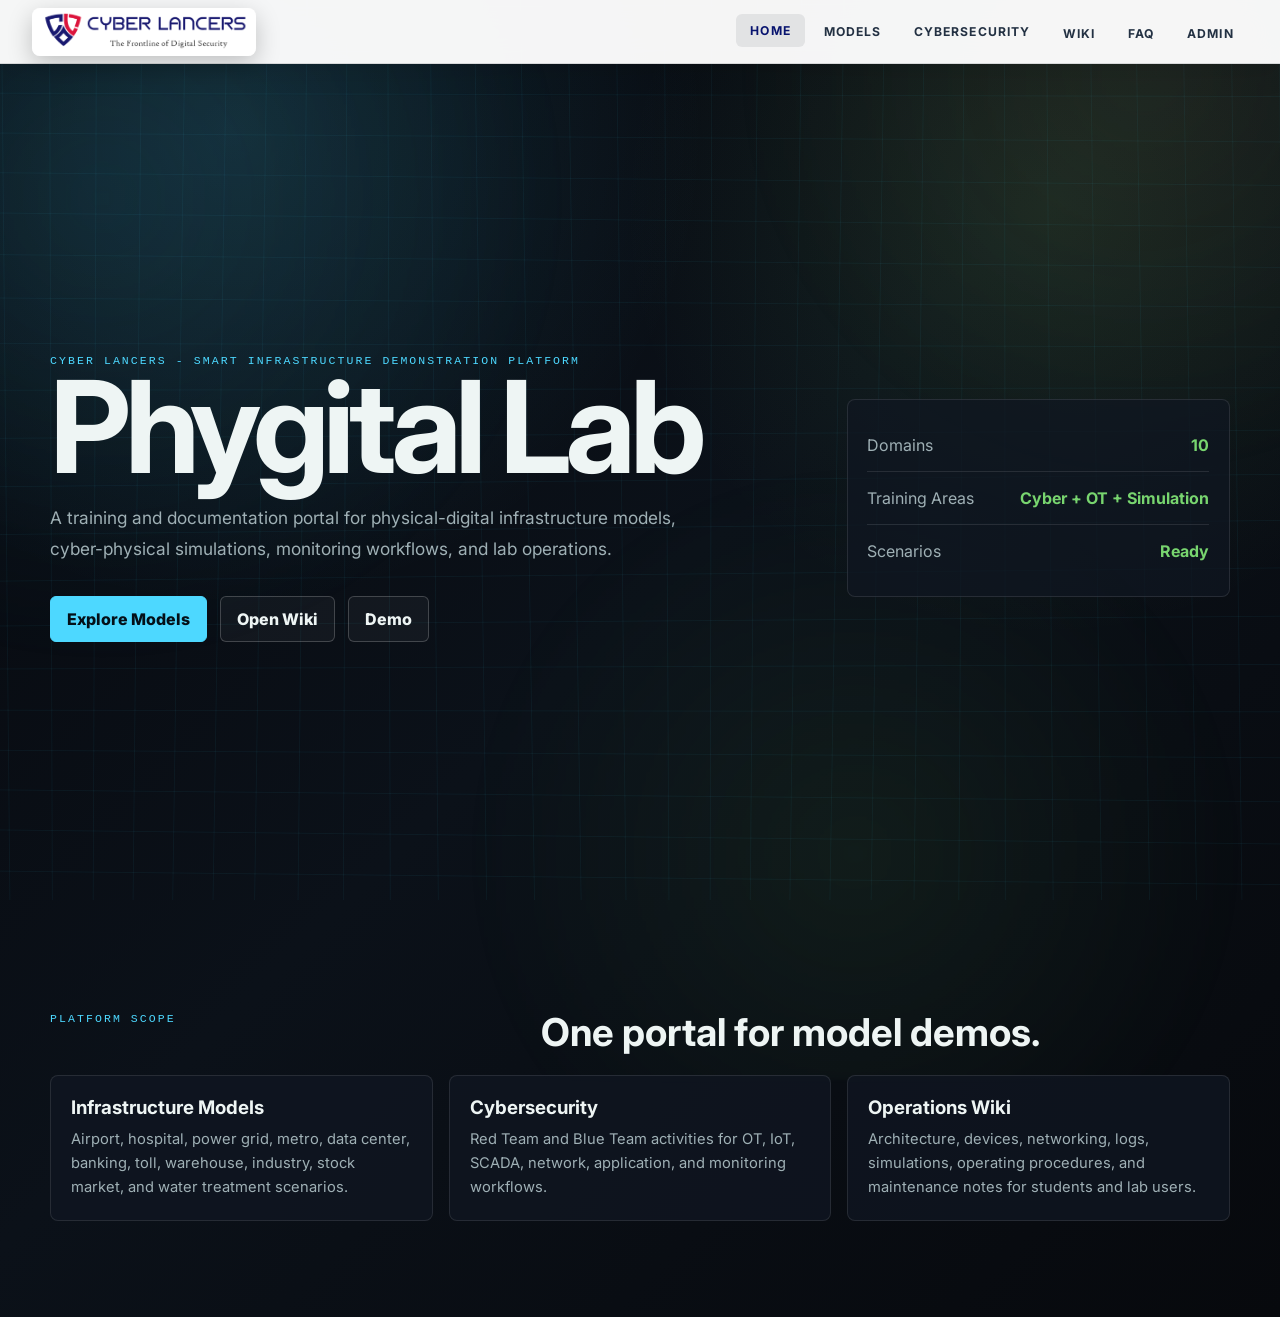
==== index.html @ 28933c80 "Add industry cyber scenario room" ====
<!DOCTYPE html>
<html lang="en">
<head>
  <meta charset="UTF-8">
  <meta name="viewport" content="width=device-width, initial-scale=1.0">
  <link rel="icon" type="image/x-icon" href="/static/images/favicon.ico">
  <link rel="icon" type="image/png" sizes="32x32" href="/static/images/favicon-32.png">
  <link rel="apple-touch-icon" sizes="192x192" href="/static/images/favicon-192.png">
  <title>Phygital Lab Platform - Smart Infrastructure Training Portal</title>
  <meta name="description" content="Phygital Lab portal for airport, water treatment, industry, hospital, banking, power grid, toll plaza, data center, stock market, metro, and warehouse infrastructure models.">
  <link rel="preconnect" href="https://fonts.googleapis.com">
  <link rel="preconnect" href="https://fonts.gstatic.com" crossorigin>
  <link href="https://fonts.googleapis.com/css2?family=Inter:wght@400;500;600;700;800;900&display=swap" rel="stylesheet">
  <link rel="stylesheet" href="/static/css/main.css">
  <link rel="stylesheet" href="/static/css/ctf-db.css">
</head>
<body>
  <canvas id="bg-canvas" aria-hidden="true"></canvas>

  <nav id="main-nav" aria-label="Main Navigation">
    <button class="nav-brand" type="button" data-page="home" aria-label="Go to home">
      <img class="nav-logo-img" src="/static/images/cyber-lancers-logo.png" alt="Cyber Lancers logo">
    </button>

    <ul class="nav-links" id="nav-links">
      <li><button class="nav-btn active" data-page="home">Home</button></li>
      <li><button class="nav-btn" data-page="domains">Models</button></li>
      <li><button class="nav-btn" data-page="cyber">Cybersecurity</button></li>
      <li><a class="nav-btn" href="http://172.16.17.219/">Wiki</a></li>
      <li><a class="nav-btn" href="/faq">FAQ</a></li>
      <li><a class="nav-btn" href="/admin.html">Admin</a></li>
    </ul>
    <button class="nav-menu-toggle" id="menu-toggle" aria-label="Toggle navigation">Menu</button>
  </nav>

  <main>
    <section class="page active" id="page-home">
      <div class="hero">
        <div class="hero-inner">
          <p class="hero-kicker">Cyber Lancers - Smart Infrastructure Demonstration Platform</p>
          <h1>Phygital Lab</h1>
          <p>
            A training and documentation portal for physical-digital infrastructure models,
            cyber-physical simulations, monitoring workflows, and lab operations.
          </p>
          <div class="hero-actions">
            <button class="primary-action" data-page="domains">Explore Models</button>
            <a class="secondary-action" href="http://172.16.17.219/">Open Wiki</a>
            <button class="secondary-action" type="button" id="open-demo-btn">Demo</button>
          </div>
        </div>
        <div class="hero-panel" aria-label="Lab summary">
          <div class="status-row">
            <span>Domains</span>
            <strong>10</strong>
          </div>
          <div class="status-row">
            <span>Training Areas</span>
            <strong>Cyber + OT + Simulation</strong>
          </div>
          <div class="status-row">
            <span>Scenarios</span>
            <strong>Ready</strong>
          </div>
        </div>
      </div>

      <section class="overview-band">
        <div class="overview-copy">
          <p class="section-kicker">Platform Scope</p>
          <h2>One portal for model demos.</h2>
        </div>
        <div class="overview-grid">
          <article>
            <h3>Infrastructure Models</h3>
            <p>Airport, hospital, power grid, metro, data center, banking, toll, warehouse, industry, stock market, and water treatment scenarios.</p>
          </article>
          <article>
            <h3>Cybersecurity</h3>
            <p>Red Team and Blue Team activities for OT, IoT, SCADA, network, application, and monitoring workflows.</p>
          </article>
          <article>
            <h3>Operations Wiki</h3>
            <p>Architecture, devices, networking, logs, simulations, operating procedures, and maintenance notes for students and lab users.</p>
          </article>
        </div>
      </section>
    </section>

    <section class="page" id="page-domains">
      <div class="page-head">
        <p class="section-kicker">Choose A Model</p>
        <h2>Phygital Infrastructure Domains</h2>
        <p>Each model area includes project overview, cybersecurity scope, digital twin simulation use cases, and a photo/demo placeholder.</p>
      </div>
      <div class="filter-bar" id="filter-bar" aria-label="Domain filters">
        <button class="filter-btn active" data-filter="all">All</button>
        <button class="filter-btn" data-filter="transport">Transport</button>
        <button class="filter-btn" data-filter="critical">Critical Infra</button>
        <button class="filter-btn" data-filter="enterprise">Enterprise</button>
        <button class="filter-btn" data-filter="urban">Urban</button>
      </div>
      <div class="domain-grid" id="domain-grid"></div>
    </section>

    <section class="page" id="page-detail">
      <div class="detail-banner" id="detail-banner">
        <div class="detail-actions">
          <button class="back-btn" data-page="domains">Back to Models</button>
          <button class="next-model-btn" id="next-model-btn" type="button">Next Model</button>
        </div>
        <div class="detail-title-block">
          <p class="section-kicker" id="detail-category">Domain</p>
          <h2 id="detail-title">Domain Title</h2>
          <p id="detail-summary">Domain summary</p>
        </div>
        <div class="domain-visual" id="detail-visual" aria-hidden="true"></div>
      </div>
      <div class="detail-body">
        <nav class="tab-nav" aria-label="Domain sections">
          <button class="tab-btn active" data-tab="about">About</button>
          <button class="tab-btn" data-tab="cybersecurity">Cybersecurity</button>
          <button class="tab-btn" data-tab="simulation">Digital Twin / Simulation</button>
          <button class="tab-btn" data-tab="photos">Photos</button>
        </nav>

        <section class="tab-content active" id="tab-about">
          <div class="content-card">
            <h3>Project Overview</h3>
            <p id="detail-overview"></p>
          </div>
          <div class="feature-grid" id="detail-features"></div>
        </section>

        <section class="tab-content" id="tab-cybersecurity">
          <div class="cyber-duo">
            <button class="cyber-card red cyber-mode-btn" id="cyber-red-btn" type="button" data-cyber-mode="red">
              <span>Red Team</span>
              <strong>Attack Surface Training</strong>
              <small id="detail-red"></small>
            </button>
            <button class="cyber-card blue cyber-mode-btn" id="cyber-blue-btn" type="button" data-cyber-mode="blue">
              <span>Blue Team</span>
              <strong>Monitoring And Response</strong>
              <small id="detail-blue"></small>
            </button>
          </div>
        </section>

        <section class="tab-content" id="tab-simulation">
          <div class="metric-grid">
            <div><strong>Digital Twin</strong><span id="detail-twin"></span></div>
            <div><strong>Analytics</strong><span id="detail-analytics"></span></div>
            <div><strong>Simulation</strong><span id="detail-simulation"></span></div>
          </div>
        </section>

        <section class="tab-content" id="tab-photos">
          <div class="photo-board">
            <div class="photo-placeholder" id="photo-preview">
              <span id="photo-icon">Model</span>
              <strong id="photo-title">Photo slots ready</strong>
              <p>Place your photos in <code>static/images/</code> and I can connect them to this section.</p>
            </div>
            <div class="photo-notes">
              <h3>Suggested Photos</h3>
              <ul id="photo-list"></ul>
            </div>
          </div>
        </section>
      </div>
    </section>

    <section class="page" id="page-cyber">
      <div class="page-head">
        <p class="section-kicker">Cybersecurity</p>
        <h2>Red Team / Blue Team Exercises</h2>
        <p>Manage scenario-based CTF exercises for every Phygital Lab model, from IoT sensors and SCADA links to web dashboards and identity systems.</p>
      </div>
      <div class="cyber-scope-grid" id="cyber-scope-grid"></div>
    </section>
  </main>

  <div id="ctf-modal-overlay" class="phygital-ctf-modal" role="dialog" aria-modal="true" aria-labelledby="ctf-modal-title">
    <div class="ctf-modal">
      <div class="ctf-modal-head">
        <div class="ctf-modal-title-group">
          <div class="ctf-modal-icon" aria-hidden="true">CTF</div>
          <div>
            <div class="ctf-modal-title" id="ctf-modal-title">CTF Challenges</div>
            <div class="ctf-modal-subtitle" id="ctf-modal-subtitle">Phygital Lab Cyber Exercise</div>
          </div>
        </div>
        <button class="ctf-modal-close" id="ctf-modal-close-btn" type="button" aria-label="Close CTF modal">x</button>
      </div>
      <div class="ctf-modal-body">
        <div id="ctf-domain-board"></div>
      </div>
    </div>
  </div>

  <div id="video-modal-overlay" class="video-modal-overlay" role="dialog" aria-modal="true" aria-labelledby="video-modal-title">
    <div class="video-modal">
      <div class="video-modal-head">
        <div>
          <div class="video-modal-title" id="video-modal-title">Phygital Lab Demo</div>
          <div class="video-modal-subtitle">Smart infrastructure walkthrough</div>
        </div>
        <button class="video-modal-close" id="video-modal-close-btn" type="button" aria-label="Close demo video">x</button>
      </div>
      <video
        id="demo-video-player"
        class="demo-video-frame"
        controls
        playsinline
        preload="metadata"></video>
      <div class="demo-video-fallback" id="demo-video-fallback">
        Add the offline demo video as <code>static/videos/phygital-lab-demo.mp4</code>.
      </div>
    </div>
  </div>

  <script src="/static/js/ctf.js"></script>
  <script src="/static/js/app.js"></script>
</body>
</html>
---- static/css/main.css ----
:root {
  --bg: #07090d;
  --surface: #101722;
  --surface-2: #172232;
  --surface-3: #203044;
  --line: rgba(255,255,255,0.10);
  --line-strong: rgba(255,255,255,0.20);
  --text: #eef5f4;
  --muted: #9fb0b5;
  --soft: #6f8188;
  --cyan: #4dd8ff;
  --green: #78d56f;
  --amber: #f0b64a;
  --red: #ff6d61;
  --blue: #7ca7ff;
  --nav-h: 64px;
}

* { box-sizing: border-box; margin: 0; padding: 0; }
html { scroll-behavior: smooth; }
body {
  min-height: 100vh;
  overflow-x: hidden;
  color: var(--text);
  background:
    radial-gradient(circle at 18% 10%, rgba(77,216,255,0.14), transparent 30%),
    radial-gradient(circle at 82% 16%, rgba(120,213,111,0.11), transparent 28%),
    linear-gradient(135deg, #06080d, #0b1119 48%, #07090d);
  font-family: "Inter", system-ui, sans-serif;
}

body::before {
  content: "";
  position: fixed;
  inset: -20%;
  z-index: 0;
  pointer-events: none;
  background:
    radial-gradient(circle at 20% 30%, rgba(77,216,255,0.08), transparent 28%),
    radial-gradient(circle at 78% 20%, rgba(240,182,74,0.06), transparent 24%),
    radial-gradient(circle at 62% 82%, rgba(120,213,111,0.07), transparent 26%);
  filter: blur(2px);
  animation: ambientShift 18s ease-in-out infinite alternate;
}

button, a { font: inherit; }
button { cursor: pointer; }
a { color: inherit; text-decoration: none; }
ul { list-style: none; }
code { font-family: ui-monospace, SFMono-Regular, Menlo, Consolas, monospace; color: var(--cyan); }

#bg-canvas {
  position: fixed;
  inset: 0;
  width: 100vw;
  height: 100vh;
  z-index: 0;
  opacity: 0.45;
  pointer-events: none;
}

#main-nav {
  position: fixed;
  inset: 0 0 auto 0;
  height: var(--nav-h);
  z-index: 50;
  display: flex;
  align-items: center;
  justify-content: space-between;
  gap: 1rem;
  padding: 0 2rem;
  background: rgba(255,255,255,0.96);
  border-bottom: 1px solid rgba(6,14,22,0.12);
  box-shadow: 0 8px 28px rgba(0,0,0,0.10);
  backdrop-filter: blur(18px);
  animation: navDrop 0.7s cubic-bezier(.2,.8,.2,1) both;
}

.nav-brand {
  display: flex;
  align-items: center;
  gap: 0.75rem;
  border: 0;
  background: transparent;
  color: var(--text);
  font-family: "Inter", system-ui, sans-serif;
  font-size: 1.1rem;
}

.nav-logo-img {
  width: 320px;
  height: 52px;
  max-width: min(42vw, 320px);
  object-fit: contain;
}

.brand-accent { color: var(--cyan); }
.nav-links { display: flex; align-items: center; gap: 0.25rem; }
.nav-btn {
  border: 0;
  background: transparent;
  color: #233143;
  padding: 0.55rem 0.9rem;
  border-radius: 6px;
  font-size: 0.76rem;
  font-weight: 700;
  letter-spacing: 0.09em;
  text-transform: uppercase;
  transition: transform 0.18s ease, background 0.18s ease, color 0.18s ease;
}
.nav-btn:hover, .nav-btn.active { background: rgba(10,20,34,0.08); color: #08146f; transform: translateY(-1px); }
.nav-menu-toggle { display: none; background: transparent; color: #233143; border: 1px solid rgba(6,14,22,0.18); border-radius: 6px; padding: 0.5rem 0.75rem; }

.page {
  display: none;
  position: relative;
  z-index: 1;
  min-height: 100vh;
  padding-top: var(--nav-h);
}
.page.active { display: block; }
.page.active { animation: pageIn 0.45s ease both; }

.hero {
  min-height: 100vh;
  display: grid;
  grid-template-columns: minmax(0, 1.1fr) minmax(280px, 0.55fr);
  gap: 2rem;
  align-items: center;
  width: min(1180px, calc(100% - 2rem));
  margin: 0 auto;
  padding: 4rem 0 6rem;
}

.hero-inner h1 {
  font-family: "Inter", system-ui, sans-serif;
  font-size: clamp(4rem, 10vw, 8.5rem);
  line-height: 0.86;
  letter-spacing: -0.05em;
  margin: 0.35rem 0 1.25rem;
}
.hero-kicker { animation: fadeRise 0.7s 0.1s ease both; }
.hero-inner h1 { animation: heroTitle 0.9s 0.18s cubic-bezier(.18,.9,.22,1) both; }
.hero-inner p:not(.hero-kicker) { animation: fadeRise 0.7s 0.32s ease both; }
.hero-actions { animation: fadeRise 0.7s 0.46s ease both; }

.hero-inner p:not(.hero-kicker) {
  max-width: 660px;
  color: var(--muted);
  font-size: 1.08rem;
  line-height: 1.8;
}

.hero-kicker, .section-kicker {
  color: var(--cyan);
  font-family: ui-monospace, SFMono-Regular, Menlo, Consolas, monospace;
  font-size: 0.72rem;
  letter-spacing: 0.18em;
  text-transform: uppercase;
}

.hero-actions { display: flex; flex-wrap: wrap; gap: 0.8rem; margin-top: 2rem; }
.primary-action, .secondary-action, .back-btn {
  display: inline-flex;
  align-items: center;
  justify-content: center;
  min-height: 42px;
  border-radius: 6px;
  padding: 0.75rem 1rem;
  font-weight: 800;
  border: 1px solid var(--line-strong);
  position: relative;
  overflow: hidden;
  transition: transform 0.2s ease, box-shadow 0.2s ease, border-color 0.2s ease, background 0.2s ease;
}
.primary-action { background: var(--cyan); color: #041018; border-color: var(--cyan); }
.secondary-action, .back-btn { background: rgba(255,255,255,0.04); color: var(--text); }
.primary-action::after,
.secondary-action::after,
.back-btn::after {
  content: "";
  position: absolute;
  inset: 0;
  translate: -120% 0;
  background: linear-gradient(90deg, transparent, rgba(255,255,255,0.42), transparent);
  transition: translate 0.55s ease;
}
.primary-action:hover,
.secondary-action:hover,
.back-btn:hover {
  transform: translateY(-2px);
  box-shadow: 0 14px 36px rgba(77,216,255,0.14);
}
.primary-action:hover::after,
.secondary-action:hover::after,
.back-btn:hover::after { translate: 120% 0; }

.hero-panel {
  border: 1px solid var(--line);
  border-radius: 8px;
  background: rgba(16,23,34,0.72);
  padding: 1.2rem;
  backdrop-filter: blur(14px);
  animation: floatIn 0.9s 0.55s cubic-bezier(.18,.9,.22,1) both, panelDrift 5.5s ease-in-out 1.3s infinite;
}
.status-row {
  display: flex;
  justify-content: space-between;
  gap: 1rem;
  border-bottom: 1px solid var(--line);
  padding: 1rem 0;
}
.status-row:last-child { border-bottom: 0; }
.status-row span { color: var(--muted); }
.status-row strong { text-align: right; color: var(--green); }

.overview-band, .page-head, .detail-body {
  width: min(1180px, calc(100% - 2rem));
  margin: 0 auto;
}
.overview-band { padding: 3rem 0 6rem; }
.overview-copy {
  display: grid;
  grid-template-columns: 0.8fr 1.2fr;
  gap: 2rem;
  margin-bottom: 1.4rem;
}
.overview-copy h2, .page-head h2, .detail-title-block h2 {
  font-size: clamp(2rem, 5vw, 4rem);
  line-height: 0.96;
}
.overview-copy h2 {
  max-width: 520px;
  font-size: clamp(1.65rem, 3vw, 2.7rem);
  line-height: 1.05;
}
.overview-grid, .domain-grid, .feature-grid, .cyber-scope-grid {
  display: grid;
  grid-template-columns: repeat(3, 1fr);
  gap: 1rem;
}
.overview-grid article, .domain-card, .content-card, .feature-item, .cyber-scope-card, .cyber-card, .metric-grid div, .photo-placeholder, .photo-notes {
  border: 1px solid var(--line);
  border-radius: 8px;
  background: rgba(16,23,34,0.78);
  padding: 1.25rem;
  transition: transform 0.25s ease, border-color 0.25s ease, box-shadow 0.25s ease, background 0.25s ease;
}
.overview-grid article:hover,
.content-card:hover,
.feature-item:hover,
.cyber-scope-card:hover,
.cyber-card:hover,
.metric-grid div:hover,
.photo-placeholder:hover,
.photo-notes:hover {
  transform: translateY(-4px);
  border-color: rgba(77,216,255,0.24);
  box-shadow: 0 18px 48px rgba(0,0,0,0.26);
  background: rgba(18,28,42,0.86);
}
.overview-grid h3, .domain-card h3, .content-card h3, .feature-item h4 { margin-bottom: 0.5rem; }
.overview-grid p, .domain-card p, .content-card p, .feature-item p, .cyber-scope-card p, .cyber-card p, .photo-notes li, .photo-placeholder p, .detail-title-block p {
  color: var(--muted);
  line-height: 1.65;
  font-size: 0.92rem;
}

.page-head { padding: 4rem 0 1.25rem; }
.page-head p:not(.section-kicker) { max-width: 760px; color: var(--muted); line-height: 1.7; margin-top: 0.8rem; }
.filter-bar { width: min(1180px, calc(100% - 2rem)); margin: 0 auto 1.25rem; display: flex; flex-wrap: wrap; gap: 0.5rem; }
.filter-btn {
  border: 1px solid var(--line);
  background: rgba(255,255,255,0.04);
  color: var(--muted);
  padding: 0.55rem 0.8rem;
  border-radius: 6px;
  font-weight: 700;
}
.filter-btn.active { color: #061019; background: var(--green); border-color: var(--green); }

.domain-grid, .cyber-scope-grid { width: min(1180px, calc(100% - 2rem)); margin: 0 auto; padding-bottom: 5rem; }
.domain-card { position: relative; min-height: 245px; overflow: hidden; transform-style: preserve-3d; transition: transform 0.24s, border-color 0.24s, box-shadow 0.24s; }
.domain-card:hover { transform: translateY(-7px) rotateX(var(--tilt-y, 0deg)) rotateY(var(--tilt-x, 0deg)); border-color: var(--line-strong); box-shadow: 0 24px 70px rgba(0,0,0,0.34); }
.domain-card::before {
  content: "";
  position: absolute;
  inset: 0;
  background: radial-gradient(circle at 18% 12%, var(--accent), transparent 48%);
  opacity: 0.18;
  transition: opacity 0.25s ease, transform 0.25s ease;
}
.domain-card:hover::before { opacity: 0.32; transform: scale(1.08); }
.domain-card::after {
  content: "";
  position: absolute;
  inset: -1px;
  border-radius: inherit;
  background: linear-gradient(120deg, transparent 20%, rgba(255,255,255,0.18), transparent 80%);
  opacity: 0;
  transform: translateX(-70%);
  transition: opacity 0.25s ease, transform 0.55s ease;
}
.domain-card:hover::after { opacity: 1; transform: translateX(70%); }
.domain-card > * { position: relative; }
.domain-icon { font-size: 2.3rem; margin-bottom: 0.7rem; }
.tag-row { display: flex; flex-wrap: wrap; gap: 0.35rem; margin: 1rem 0; }
.tag-row span {
  font-family: ui-monospace, SFMono-Regular, Menlo, Consolas, monospace;
  color: var(--soft);
  border: 1px solid var(--line);
  padding: 0.2rem 0.45rem;
  border-radius: 4px;
  font-size: 0.62rem;
  text-transform: uppercase;
}
.card-action { color: var(--cyan); font-weight: 800; margin-top: 1rem; }

.detail-banner {
  min-height: 330px;
  display: flex;
  flex-direction: column;
  justify-content: flex-end;
  gap: 1.5rem;
  padding: calc(var(--nav-h) + 2rem) max(1rem, calc((100vw - 1180px) / 2)) 2.2rem;
  background:
    linear-gradient(to bottom, rgba(7,9,13,0.45), rgba(7,9,13,0.95)),
    radial-gradient(circle at 18% 20%, var(--detail-accent, rgba(77,216,255,0.30)), transparent 46%);
  border-bottom: 1px solid var(--line);
}
.domain-visual {
  position: fixed;
  right: -70px;
  bottom: 24px;
  width: min(760px, 58vw);
  height: min(460px, 54vh);
  z-index: 0;
  pointer-events: none;
  opacity: 0.26;
  filter: saturate(1.2) blur(0.1px);
  mix-blend-mode: screen;
}
.scene-svg {
  width: 100%;
  height: 100%;
  overflow: visible;
  border: 0;
  border-radius: 0;
  background: transparent;
  box-shadow: none;
}
.detail-banner,
.detail-body {
  position: relative;
  z-index: 2;
}
#page-detail::after {
  content: "";
  position: fixed;
  right: 0;
  bottom: 0;
  width: 58vw;
  height: 58vh;
  z-index: 0;
  pointer-events: none;
  background: radial-gradient(circle at 58% 58%, rgba(77,216,255,0.10), transparent 58%);
}
.scene-sky { fill: #0a1826; }
.sun-glow { fill: rgba(240,182,74,0.5); filter: blur(5px); animation: sunBreathe 4s ease-in-out infinite; }
.scene-svg .scene-ground { fill: rgba(29,54,43,0.74); }
.runway,.road { fill: rgba(255,255,255,0.16); }
.runway-lines rect { fill: rgba(255,255,255,0.72); animation: runwayDash 1.2s linear infinite; }
.terminal rect,.terminal path,.station,.booth,.warehouse-building,.factory-body { fill: rgba(77,216,255,0.14); stroke: rgba(77,216,255,0.42); stroke-width: 2; }
.terminal .glass { fill: rgba(196,238,255,0.68); animation: terminalLights 1.8s ease-in-out infinite alternate; }
.terminal .jetbridge { fill: rgba(145,168,180,0.5); }
.terminal .tower { fill: rgba(77,216,255,0.12); stroke: rgba(196,238,255,0.42); }
.flight-path { fill: none; stroke: rgba(77,216,255,0.22); stroke-dasharray: 8 8; animation: pathFlow 1.8s linear infinite; }
.flying-plane { fill: url(#planeGrad); animation: airplaneRealFlight 7.2s cubic-bezier(.42,0,.58,1) infinite; transform-origin: center; }
.flying-plane circle { fill: rgba(2,8,14,0.55); }
.cloud { fill: rgba(255,255,255,0.18); animation: cloudSlide 7s linear infinite; }
.cloud-one { transform: translate(260px, 42px); }
.cloud-two { transform: translate(210px, 86px); animation-delay: -2.5s; }
.hospital-sky { fill: #09201d; }
.hospital-building-2d rect { fill: url(#hospitalWall); stroke: rgba(120,213,111,0.38); stroke-width: 2; }
.hospital-building-2d rect:not(:first-child):not(.hospital-door) { fill: rgba(15,42,47,0.58); animation: hospitalWindow 1.7s ease-in-out infinite alternate; }
.hospital-building-2d .hospital-door { fill: rgba(12,32,34,0.8); }
.hospital-building-2d path { fill: var(--green); animation: lightPulse 1.4s ease-in-out infinite alternate; }
.ecg-line { fill: none; stroke: var(--green); stroke-width: 4; stroke-linecap: round; stroke-dasharray: 360; animation: ecgMove 2s linear infinite; }
.ambulance { fill: #f3f7f7; animation: ambulanceMove 4.4s cubic-bezier(.45,0,.2,1) infinite; transform: translate(24px, 142px); filter: drop-shadow(0 8px 8px rgba(0,0,0,.3)); }
.ambulance path { fill: var(--red); }
.metro-train,.toll-car,.forklift { fill: var(--blue); animation: vehicleLoop 4s ease-in-out infinite; transform: translate(36px, 126px); }
.toll-car { fill: var(--amber); transform: translate(18px, 148px); }
.forklift { fill: var(--amber); transform: translate(52px, 142px); }
.track { fill: none; stroke: rgba(255,255,255,0.34); stroke-width: 5; }
.track-two { stroke-width: 2; }
.tank rect { fill: rgba(77,216,255,0.08); stroke: rgba(77,216,255,0.48); stroke-width: 2; }
.tank-water { fill: rgba(77,216,255,0.34); animation: waterSlosh 2.4s ease-in-out infinite alternate; }
.pipe-flow { fill: none; stroke: var(--cyan); stroke-width: 6; stroke-linecap: round; stroke-dasharray: 16 10; animation: dashFlow 1s linear infinite; }
.pump-wheel { fill: none; stroke: var(--cyan); stroke-width: 5; stroke-dasharray: 12 6; animation: spin 1.8s linear infinite; transform-origin: 176px 116px; }
.chimney { fill: rgba(240,182,74,0.16); stroke: rgba(240,182,74,0.48); stroke-width: 2; }
.smoke { fill: rgba(255,255,255,0.18); animation: smokeRise 2.8s ease-in-out infinite; }
.conveyor { fill: rgba(255,255,255,0.14); }
.box-moving { fill: var(--amber); animation: boxConveyor 3s linear infinite; }
.bank-building path,.bank-building rect { fill: rgba(124,167,255,0.12); stroke: rgba(124,167,255,0.42); stroke-width: 2; }
.coin { fill: var(--amber); animation: coinBounce 2.5s ease-in-out infinite; transform: translate(52px, 52px); }
.coin text { fill: #041018; font: 800 18px ui-monospace, SFMono-Regular, Menlo, Consolas, monospace; }
.tower-one,.tower-two,.power-line { fill: none; stroke: var(--red); stroke-width: 4; stroke-linecap: round; stroke-linejoin: round; }
.power-line { stroke-dasharray: 14 8; animation: dashFlow 1.2s linear infinite; }
.bolt { fill: var(--amber); animation: lightPulse .8s ease-in-out infinite alternate; }
.gate-arm { fill: var(--red); transform-origin: 210px 86px; animation: gateOpen 2.4s ease-in-out infinite; }
.server-racks rect { fill: rgba(77,216,255,0.10); stroke: rgba(77,216,255,0.42); stroke-width: 2; }
.server-lights circle { fill: var(--green); animation: lightPulse 1s ease-in-out infinite alternate; }
.data-flow { fill: none; stroke: var(--cyan); stroke-width: 3; stroke-dasharray: 10 10; animation: dashFlow 1s linear infinite; }
.market-line { fill: none; stroke: var(--green); stroke-width: 5; stroke-linecap: round; stroke-linejoin: round; stroke-dasharray: 420; animation: chartDraw 2s ease-in-out infinite alternate; }
.bars rect { fill: rgba(120,213,111,0.22); animation: barBeat 1.6s ease-in-out infinite alternate; transform-origin: bottom; }
.ticker-text { fill: var(--green); font: 800 16px ui-monospace, SFMono-Regular, Menlo, Consolas, monospace; animation: lightPulse 1s steps(2) infinite; }
.boxes rect { fill: rgba(240,182,74,0.22); stroke: rgba(240,182,74,0.42); stroke-width: 2; animation: boxBob 1.8s ease-in-out infinite alternate; }
.detail-actions {
  display: flex;
  flex-wrap: wrap;
  gap: 0.75rem;
  align-self: flex-start;
  position: relative;
  z-index: 1;
}
.back-btn,
.next-model-btn {
  min-height: 46px;
}
.next-model-btn {
  border: 1px solid rgba(77, 216, 255, 0.42);
  background: rgba(77, 216, 255, 0.12);
  color: var(--cyan);
  box-shadow: 0 12px 30px rgba(77, 216, 255, 0.08);
}
.next-model-btn:hover {
  border-color: var(--cyan);
  background: rgba(77, 216, 255, 0.2);
  transform: translateY(-2px);
}
.detail-title-block { max-width: 820px; }
.detail-title-block h2 { margin: 0.3rem 0 0.8rem; }
.detail-body { padding: 0 0 5rem; }
.tab-nav { display: flex; overflow-x: auto; border-bottom: 1px solid var(--line); margin-bottom: 2rem; }
.tab-btn {
  border: 0;
  border-bottom: 2px solid transparent;
  background: transparent;
  color: var(--soft);
  padding: 1rem 1.2rem;
  font-weight: 800;
  white-space: nowrap;
  transition: color 0.18s ease, border-color 0.18s ease, background 0.18s ease;
}
.tab-btn:hover { color: var(--text); background: rgba(255,255,255,0.035); }
.tab-btn.active { color: var(--cyan); border-bottom-color: var(--cyan); }
.tab-content { display: none; }
.tab-content.active { display: block; animation: contentIn 0.35s ease both; }
.feature-grid { margin-top: 1rem; }
.steps { display: grid; gap: 0.9rem; }
.step { display: grid; grid-template-columns: 52px 1fr; gap: 1rem; align-items: start; }
.step-num { color: var(--green); font-family: ui-monospace, SFMono-Regular, Menlo, Consolas, monospace; font-weight: 700; transition: transform 0.2s ease; }
.step:hover .step-num { transform: translateX(5px); }
.step p { color: var(--muted); line-height: 1.65; margin-top: 0.25rem; }
.cyber-duo, .metric-grid, .photo-board { display: grid; grid-template-columns: 1fr 1fr; gap: 1rem; }
.cyber-mode-btn {
  width: 100%;
  min-height: 180px;
  text-align: left;
  cursor: pointer;
}
.cyber-mode-btn.active {
  border-color: var(--cyan);
  background: linear-gradient(135deg, rgba(77,216,255,0.16), rgba(16,23,34,0.86));
  box-shadow: 0 18px 44px rgba(77,216,255,0.12);
}
.cyber-card span {
  display: block;
  font-size: clamp(1.8rem, 3.4vw, 3rem);
  font-weight: 900;
  line-height: 0.95;
  letter-spacing: 0;
}
.cyber-card.red span { color: var(--red); }
.cyber-card.blue span { color: var(--blue); }
.cyber-card h3, .cyber-card strong { display: block; margin: 0.75rem 0 0.6rem; color: var(--text); font-size: 1.15rem; }
.cyber-card small { display: block; color: var(--muted); font-size: 0.96rem; line-height: 1.6; }
.cyber-scenario-panel { margin-top: 1rem; }
.scenario-head h3 { margin: 0.35rem 0 0.65rem; font-size: 1.6rem; }
.scenario-head p, .scenario-block li, .scenario-note { color: var(--muted); line-height: 1.65; }
.scenario-badges, .scenario-links {
  display: flex;
  flex-wrap: wrap;
  gap: 0.5rem;
  margin-top: 1rem;
}
.scenario-badges span {
  border: 1px solid var(--line);
  border-radius: 999px;
  padding: 0.35rem 0.65rem;
  color: var(--green);
  background: rgba(120,213,111,0.08);
  font-size: 0.78rem;
  font-weight: 800;
}
.scenario-grid {
  display: grid;
  grid-template-columns: 1.1fr 0.9fr;
  gap: 1rem;
  margin-top: 1.2rem;
}
.scenario-block {
  border: 1px solid var(--line);
  border-radius: 8px;
  padding: 1rem;
  background: rgba(5,11,18,0.45);
}
.scenario-block h4 { margin-bottom: 0.75rem; color: var(--cyan); }
.scenario-block ol { padding-left: 1.2rem; }
.scenario-block li + li { margin-top: 0.55rem; }
.scenario-block pre {
  overflow-x: auto;
  margin: 0;
  color: var(--green);
  font: 800 0.92rem/1.7 ui-monospace, SFMono-Regular, Menlo, Consolas, monospace;
  white-space: pre-wrap;
}
.scenario-links a,
.scenario-dashboard-btn {
  display: inline-flex;
  align-items: center;
  justify-content: center;
  min-height: 42px;
  border: 0;
  border-radius: 8px;
  padding: 0 0.9rem;
  color: #041018;
  background: var(--cyan);
  font-weight: 900;
}
.scenario-dashboard-btn:hover,
.scenario-links a:hover {
  filter: brightness(1.08);
  transform: translateY(-1px);
}
.scenario-note {
  margin-top: 1rem;
  border-left: 3px solid var(--amber);
  padding-left: 0.85rem;
}
.scenario-page {
  min-height: 100vh;
}
.scenario-shell {
  width: min(1180px, calc(100% - 2rem));
  margin: 0 auto;
  padding: calc(var(--nav-h) + 3rem) 0 5rem;
}
.scenario-hero {
  margin-bottom: 1rem;
}
.scenario-hero h1 {
  margin: 0.35rem 0 0.75rem;
  font-size: clamp(2.4rem, 6vw, 4.8rem);
  line-height: 0.98;
}
.scenario-hero > p {
  max-width: 820px;
  color: var(--muted);
  font-size: 1.1rem;
  line-height: 1.7;
}
.scenario-code-section {
  margin-top: 1rem;
}
.scenario-code-head {
  display: flex;
  align-items: flex-end;
  justify-content: space-between;
  gap: 1rem;
  margin-bottom: 1rem;
}
.scenario-code-head h2 {
  margin-top: 0.35rem;
}
.scenario-code-actions {
  display: flex;
  flex-wrap: wrap;
  gap: 0.6rem;
}
.scenario-code-view {
  min-height: 220px;
  overflow-x: auto;
  border: 1px solid var(--line);
  border-radius: 8px;
  padding: 1rem;
  background: rgba(5,11,18,0.58);
  color: var(--green);
  font: 700 0.86rem/1.65 ui-monospace, SFMono-Regular, Menlo, Consolas, monospace;
  white-space: pre-wrap;
}
.metric-grid div { min-height: 150px; }
.metric-grid strong, .metric-grid span { display: block; }
.metric-grid strong { color: var(--green); margin-bottom: 0.8rem; }
.metric-grid span { color: var(--muted); line-height: 1.65; }
.photo-placeholder {
  min-height: 290px;
  display: flex;
  flex-direction: column;
  justify-content: center;
  align-items: center;
  text-align: center;
  background:
    linear-gradient(135deg, rgba(255,255,255,0.06), rgba(255,255,255,0.02)),
    repeating-linear-gradient(45deg, rgba(255,255,255,0.03) 0 10px, transparent 10px 20px);
  overflow: hidden;
  position: relative;
}
.photo-placeholder span { color: var(--cyan); font-family: ui-monospace, SFMono-Regular, Menlo, Consolas, monospace; margin-bottom: 0.8rem; }
.photo-placeholder.has-photo {
  align-items: stretch;
  justify-content: flex-end;
  padding: 0;
  text-align: left;
  background: rgba(8, 15, 24, 0.82);
}
.model-photo {
  position: absolute;
  inset: 0;
  width: 100%;
  height: 100%;
  min-height: 290px;
  object-fit: cover;
  transform: scale(1.01);
  transition: transform 0.55s ease, filter 0.55s ease;
}
.photo-placeholder.has-photo:hover .model-photo {
  filter: saturate(1.08) contrast(1.05);
  transform: scale(1.055);
}
.photo-caption {
  position: relative;
  z-index: 1;
  margin: auto 1rem 1rem;
  padding: 0.95rem 1rem;
  border: 1px solid rgba(255, 255, 255, 0.16);
  border-radius: 8px;
  background: rgba(5, 11, 18, 0.78);
  backdrop-filter: blur(10px);
  box-shadow: 0 16px 36px rgba(0, 0, 0, 0.28);
}
.photo-caption span {
  display: block;
  margin: 0 0 0.3rem;
  color: var(--cyan);
  font-size: 0.68rem;
  letter-spacing: 0.15em;
  text-transform: uppercase;
}
.photo-caption strong {
  display: block;
  color: var(--text);
  font-size: 1.15rem;
}
.photo-notes li { border-bottom: 1px solid var(--line); padding: 0.7rem 0; }
.photo-notes li:last-child { border-bottom: 0; }

.reveal {
  opacity: 0;
  transform: translateY(18px);
  transition: opacity 0.65s ease, transform 0.65s cubic-bezier(.18,.9,.22,1);
}
.reveal.visible {
  opacity: 1;
  transform: translateY(0);
}
.domain-card.reveal,
.cyber-scope-card.reveal,
.feature-item.reveal,
.overview-grid article.reveal {
  transition-delay: var(--reveal-delay, 0ms);
}

.cyber-scope-card h3 { margin: 0.5rem 0; }
.cyber-scope-card strong { color: var(--amber); }
.cyber-actions {
  display: flex;
  flex-wrap: wrap;
  gap: 0.6rem;
  margin-top: 1rem;
}
.cyber-actions .primary-action,
.cyber-actions .secondary-action {
  min-height: 36px;
  padding: 0.55rem 0.75rem;
  font-size: 0.82rem;
}

.phygital-ctf-modal {
  display: none;
  position: fixed;
  inset: 0;
  z-index: 200;
  align-items: center;
  justify-content: center;
  padding: 1rem;
  background: rgba(2,4,8,0.82);
  backdrop-filter: blur(12px);
}
.phygital-ctf-modal.open {
  display: flex;
}
.phygital-ctf-modal .ctf-modal {
  width: min(980px, 100%);
  max-height: 90vh;
  overflow: auto;
  background: linear-gradient(145deg, rgba(12,18,28,0.98), rgba(7,10,16,0.99));
  border: 1px solid rgba(255,255,255,0.12);
  border-radius: 10px;
  box-shadow: 0 30px 90px rgba(0,0,0,0.65);
}
.phygital-ctf-modal .ctf-modal-icon {
  width: auto;
  padding: 0 0.65rem;
  font-family: ui-monospace, SFMono-Regular, Menlo, Consolas, monospace;
  font-size: 0.72rem;
}
.phygital-ctf-modal .ctf-modal-head {
  display: flex;
  align-items: center;
  justify-content: space-between;
  gap: 1rem;
  padding: 1.2rem 1.4rem;
  border-bottom: 1px solid rgba(255,255,255,0.08);
}
.phygital-ctf-modal .ctf-modal-title-group {
  display: flex;
  align-items: center;
  gap: 0.9rem;
}
.phygital-ctf-modal .ctf-modal-title {
  font-weight: 800;
  font-size: 1.08rem;
}
.phygital-ctf-modal .ctf-modal-subtitle {
  color: var(--muted);
  font-size: 0.85rem;
  margin-top: 0.2rem;
}
.phygital-ctf-modal .ctf-modal-close {
  width: 34px;
  height: 34px;
  border: 1px solid rgba(255,255,255,0.16);
  border-radius: 6px;
  background: rgba(255,255,255,0.05);
  color: var(--text);
  font-weight: 800;
}
.phygital-ctf-modal .ctf-modal-body {
  padding: 1.25rem 1.4rem 1.5rem;
}

.video-modal-overlay {
  display: none;
  position: fixed;
  inset: 0;
  z-index: 220;
  align-items: center;
  justify-content: center;
  padding: 1rem;
  background: rgba(2,4,8,0.84);
  backdrop-filter: blur(12px);
}
.video-modal-overlay.open {
  display: flex;
}
.video-modal {
  width: min(960px, 100%);
  border: 1px solid rgba(255,255,255,0.12);
  border-radius: 10px;
  overflow: hidden;
  background: linear-gradient(145deg, rgba(12,18,28,0.98), rgba(7,10,16,0.99));
  box-shadow: 0 30px 90px rgba(0,0,0,0.65);
  animation: floatIn 0.35s cubic-bezier(.18,.9,.22,1) both;
}
.video-modal-head {
  display: flex;
  align-items: center;
  justify-content: space-between;
  gap: 1rem;
  padding: 1rem 1.2rem;
  border-bottom: 1px solid rgba(255,255,255,0.08);
}
.video-modal-title {
  font-weight: 800;
  font-size: 1rem;
}
.video-modal-subtitle {
  color: var(--muted);
  font-size: 0.84rem;
  margin-top: 0.2rem;
}
.video-modal-close {
  width: 34px;
  height: 34px;
  border: 1px solid rgba(255,255,255,0.16);
  border-radius: 6px;
  background: rgba(255,255,255,0.05);
  color: var(--text);
  font-weight: 800;
}
.demo-video-frame {
  display: block;
  width: 100%;
  aspect-ratio: 16 / 9;
  border: 0;
  background: #000;
}
.demo-video-fallback {
  display: none;
  padding: 0.9rem 1.2rem;
  color: var(--amber);
  border-top: 1px solid rgba(255,255,255,0.08);
  background: rgba(240,182,74,0.08);
  font-size: 0.88rem;
}
.demo-video-fallback.visible {
  display: block;
}

.ctf-student-strip,
.ctf-leaderboard,
.ctf-scorebar,
.ctf-card,
.ctf-entry-card,
.ctf-empty {
  border: 1px solid rgba(255,255,255,0.10);
  border-radius: 8px;
  background: rgba(255,255,255,0.035);
  padding: 1rem;
  margin-bottom: 0.9rem;
}
.ctf-student-strip {
  display: flex;
  align-items: center;
  justify-content: space-between;
  gap: 1rem;
  color: var(--green);
}
.ctf-change-student,
.ctf-start-btn,
.ctf-submit-btn,
.ctf-hint-toggle {
  border: 1px solid rgba(255,255,255,0.16);
  border-radius: 6px;
  background: rgba(255,255,255,0.06);
  color: var(--text);
  padding: 0.55rem 0.75rem;
  font-weight: 800;
  font-family: "Inter", system-ui, sans-serif;
}
.ctf-start-btn,
.ctf-submit-btn {
  background: var(--cyan);
  color: #041018;
  border-color: var(--cyan);
}
.ctf-leaderboard {
  display: grid;
  gap: 0.75rem;
}
.ctf-lb-head {
  display: flex;
  align-items: center;
  justify-content: space-between;
  gap: 1rem;
  color: var(--green);
  font-family: ui-monospace, SFMono-Regular, Menlo, Consolas, monospace;
  font-size: 0.78rem;
  letter-spacing: 0.08em;
  text-transform: uppercase;
}
.ctf-lb-rows {
  display: grid;
  gap: 0.45rem;
}
.ctf-lb-row {
  display: grid;
  grid-template-columns: 48px 1fr auto;
  align-items: center;
  gap: 0.75rem;
  border: 1px solid rgba(120,213,111,0.28);
  border-radius: 6px;
  background: rgba(120,213,111,0.06);
  padding: 0.65rem 0.75rem;
}
.ctf-lb-rank { color: var(--amber); font-family: ui-monospace, SFMono-Regular, Menlo, Consolas, monospace; }
.ctf-lb-score { color: var(--green); font-family: ui-monospace, SFMono-Regular, Menlo, Consolas, monospace; }
.ctf-lb-empty { color: var(--soft); }
.ctf-scorebar {
  display: grid;
  grid-template-columns: auto 1fr auto;
  align-items: center;
  gap: 1rem;
}
.ctf-sb-score {
  color: var(--cyan);
  font-size: 1.7rem;
  font-weight: 800;
}
.ctf-sb-total,
.ctf-sb-solved {
  color: var(--muted);
  font-family: ui-monospace, SFMono-Regular, Menlo, Consolas, monospace;
  font-size: 0.82rem;
}
.ctf-sb-track {
  height: 8px;
  overflow: hidden;
  border-radius: 999px;
  background: rgba(255,255,255,0.08);
}
.ctf-sb-fill {
  height: 100%;
  border-radius: inherit;
  background: linear-gradient(90deg, var(--cyan), var(--green));
}
.ctf-challenges {
  display: grid;
  gap: 0.8rem;
}
.ctf-room-hero {
  display: grid;
  grid-template-columns: 1fr auto;
  gap: 1.25rem;
  align-items: stretch;
  border: 1px solid rgba(77,216,255,0.22);
  border-radius: 10px;
  background:
    radial-gradient(circle at 12% 0%, rgba(77,216,255,0.18), transparent 36%),
    linear-gradient(135deg, rgba(9,18,28,0.96), rgba(8,13,20,0.9));
  padding: 1.2rem;
  margin-bottom: 0.9rem;
  box-shadow: inset 0 1px 0 rgba(255,255,255,0.05), 0 20px 50px rgba(0,0,0,0.22);
}
.ctf-room-kicker {
  color: var(--cyan);
  font-family: ui-monospace, SFMono-Regular, Menlo, Consolas, monospace;
  font-size: 0.74rem;
  letter-spacing: 0.16em;
  text-transform: uppercase;
}
.ctf-room-hero h3 {
  margin: 0.4rem 0 0.55rem;
  font-size: clamp(1.55rem, 3vw, 2.5rem);
  line-height: 1;
}
.ctf-room-hero p {
  max-width: 780px;
  color: var(--muted);
  line-height: 1.65;
}
.ctf-room-tags {
  display: flex;
  flex-wrap: wrap;
  gap: 0.45rem;
  margin-top: 0.9rem;
}
.ctf-room-tags span {
  border: 1px solid rgba(120,213,111,0.28);
  border-radius: 999px;
  background: rgba(120,213,111,0.08);
  color: var(--green);
  padding: 0.32rem 0.58rem;
  font-size: 0.74rem;
  font-weight: 800;
}
.ctf-room-statbox {
  min-width: 150px;
  display: grid;
  place-items: center;
  text-align: center;
  border: 1px solid rgba(255,255,255,0.12);
  border-radius: 8px;
  background: rgba(255,255,255,0.04);
  padding: 1rem;
}
.ctf-room-statbox strong {
  color: var(--cyan);
  font-size: 2.2rem;
  line-height: 1;
}
.ctf-room-statbox span,
.ctf-room-statbox em {
  color: var(--muted);
  font-style: normal;
  font-family: ui-monospace, SFMono-Regular, Menlo, Consolas, monospace;
  font-size: 0.78rem;
}
.ctf-room-tasks {
  position: relative;
  gap: 0.95rem;
}
.ctf-card {
  margin-bottom: 0;
  animation: fadeRise 0.35s ease both;
}
.ctf-room-card {
  position: relative;
  display: grid;
  grid-template-columns: 54px 1fr;
  gap: 1rem;
  padding: 1rem 1rem 1rem 0.85rem;
  border-color: rgba(77,216,255,0.18);
  background:
    linear-gradient(135deg, rgba(255,255,255,0.045), rgba(255,255,255,0.018)),
    rgba(8,13,20,0.78);
}
.ctf-room-card.ctf-card-solved {
  border-color: rgba(120,213,111,0.45);
  background: linear-gradient(135deg, rgba(120,213,111,0.12), rgba(255,255,255,0.018));
}
.ctf-room-step {
  width: 42px;
  height: 42px;
  display: grid;
  place-items: center;
  border: 1px solid rgba(77,216,255,0.36);
  border-radius: 999px;
  color: var(--cyan);
  background: rgba(77,216,255,0.08);
  font-family: ui-monospace, SFMono-Regular, Menlo, Consolas, monospace;
  font-weight: 900;
}
.ctf-room-step.done {
  border-color: rgba(120,213,111,0.5);
  color: var(--green);
  background: rgba(120,213,111,0.12);
}
.ctf-room-card .ctf-card-head,
.ctf-room-card .ctf-card-desc,
.ctf-room-card .ctf-card-foot {
  grid-column: 2;
}
.ctf-room-card .ctf-card-title {
  font-size: 1.12rem;
}
.ctf-card-head,
.ctf-card-title-row,
.ctf-card-foot,
.ctf-flag-row {
  display: flex;
  align-items: center;
  gap: 0.7rem;
  flex-wrap: wrap;
}
.ctf-card-head {
  justify-content: space-between;
  margin-bottom: 0.55rem;
}
.ctf-card-title {
  font-weight: 800;
  font-size: 1rem;
}
.ctf-card-pts {
  color: var(--amber);
  font-family: ui-monospace, SFMono-Regular, Menlo, Consolas, monospace;
  font-size: 0.78rem;
}
.ctf-card-desc {
  color: var(--muted);
  line-height: 1.65;
  margin-bottom: 0.9rem;
}
.ctf-card-desc code,
.ctf-hint-text code {
  color: var(--cyan);
}
.ctf-hint-wrap {
  display: grid;
  gap: 0.5rem;
  width: 100%;
}
.ctf-award-note,
.ctf-att-count {
  color: var(--amber);
  font-family: ui-monospace, SFMono-Regular, Menlo, Consolas, monospace;
  font-size: 0.78rem;
}
.ctf-hint-text {
  color: var(--muted);
  line-height: 1.55;
  border-left: 2px solid var(--amber);
  padding-left: 0.75rem;
}
.ctf-flag-row {
  width: 100%;
}
.ctf-flag-input {
  flex: 1 1 260px;
  min-height: 40px;
  border: 1px solid rgba(255,255,255,0.14);
  border-radius: 6px;
  background: rgba(0,0,0,0.24);
  color: var(--text);
  padding: 0.6rem 0.75rem;
  outline: none;
}
.ctf-result-msg {
  width: 100%;
  min-height: 1.2rem;
  font-family: ui-monospace, SFMono-Regular, Menlo, Consolas, monospace;
  font-size: 0.8rem;
}
.ctf-result-msg.ctf-ok,
.ctf-solved-banner,
.ctf-solved-badge { color: var(--green); }
.ctf-result-msg.ctf-err { color: var(--red); }
.ctf-solved-banner {
  border: 1px solid rgba(120,213,111,0.24);
  border-radius: 6px;
  padding: 0.65rem 0.75rem;
  background: rgba(120,213,111,0.07);
}
.ctf-empty,
.ctf-entry-card {
  color: var(--muted);
  line-height: 1.6;
}
.ctf-entry-card h3 {
  color: var(--text);
  margin-bottom: 0.5rem;
}
.ctf-loading {
  color: var(--muted);
  padding: 1rem;
}

@media (max-width: 640px) {
  .ctf-scorebar { grid-template-columns: 1fr; }
  .ctf-student-strip,
  .ctf-lb-head { align-items: flex-start; flex-direction: column; }
  .ctf-room-hero { grid-template-columns: 1fr; }
  .ctf-room-statbox { min-width: 0; }
  .ctf-room-card { grid-template-columns: 1fr; }
  .ctf-room-card .ctf-card-head,
  .ctf-room-card .ctf-card-desc,
  .ctf-room-card .ctf-card-foot { grid-column: 1; }
}

@media (max-width: 900px) {
  #main-nav { padding: 0 1rem; }
  .nav-menu-toggle { display: block; }
  .nav-links {
    display: none;
    position: absolute;
    top: var(--nav-h);
    left: 0;
    right: 0;
    flex-direction: column;
    align-items: stretch;
    padding: 1rem;
    background: rgba(255,255,255,0.98);
    border-bottom: 1px solid rgba(6,14,22,0.12);
    box-shadow: 0 18px 34px rgba(0,0,0,0.12);
  }
  .nav-links.open { display: flex; }
  .hero, .overview-copy, .cyber-duo, .scenario-grid, .metric-grid, .photo-board { grid-template-columns: 1fr; }
  .overview-grid, .domain-grid, .feature-grid, .cyber-scope-grid { grid-template-columns: 1fr 1fr; }
}

@media (max-width: 620px) {
  .nav-logo-img { width: 210px; max-width: 58vw; height: 42px; }
  .overview-grid, .domain-grid, .feature-grid, .cyber-scope-grid { grid-template-columns: 1fr; }
  .hero { padding-top: 2rem; }
  .hero-inner h1 { font-size: clamp(3.2rem, 18vw, 5rem); }
  .detail-banner { min-height: 280px; }
  .domain-visual { right: -120px; bottom: 8vh; width: 520px; height: 320px; opacity: 0.16; }
}

@keyframes navDrop {
  from { opacity: 0; transform: translateY(-16px); }
  to { opacity: 1; transform: translateY(0); }
}

@keyframes pageIn {
  from { opacity: 0; }
  to { opacity: 1; }
}

@keyframes fadeRise {
  from { opacity: 0; transform: translateY(16px); }
  to { opacity: 1; transform: translateY(0); }
}

@keyframes floatIn {
  from { opacity: 0; transform: translateY(24px) scale(0.98); }
  to { opacity: 1; transform: translateY(0) scale(1); }
}

@keyframes heroTitle {
  from { opacity: 0; transform: translateY(22px) scale(0.98); filter: blur(6px); }
  to { opacity: 1; transform: translateY(0) scale(1); filter: blur(0); }
}

@keyframes contentIn {
  from { opacity: 0; transform: translateY(8px); }
  to { opacity: 1; transform: translateY(0); }
}

@keyframes panelDrift {
  0%, 100% { transform: translateY(0); }
  50% { transform: translateY(-8px); }
}

@keyframes ambientShift {
  from { transform: translate3d(-1.5%, -1%, 0) rotate(0deg); }
  to { transform: translate3d(1.5%, 1%, 0) rotate(3deg); }
}
@keyframes airplaneRealFlight {
  0% { transform: translate(36px, 92px) rotate(-17deg) scale(.82); opacity: .9; }
  18% { transform: translate(105px, 42px) rotate(-10deg) scale(.9); opacity: 1; }
  38% { transform: translate(222px, 32px) rotate(5deg) scale(1); }
  55% { transform: translate(306px, 82px) rotate(24deg) scale(.96); }
  72% { transform: translate(228px, 126px) rotate(188deg) scale(.86); }
  88% { transform: translate(96px, 118px) rotate(208deg) scale(.78); opacity: .88; }
  100% { transform: translate(36px, 92px) rotate(343deg) scale(.82); opacity: .9; }
}
@keyframes cloudSlide { from { opacity: .2; translate: 28px 0; } to { opacity: .65; translate: -80px 0; } }
@keyframes runwayDash { from { translate: 70px 0; } to { translate: -70px 0; } }
@keyframes ecgMove { from { stroke-dashoffset: 360; } to { stroke-dashoffset: 0; } }
@keyframes ambulanceMove { 0%,100% { transform: translate(18px,142px); } 50% { transform: translate(250px,142px); } }
@keyframes vehicleLoop { 0%,100% { translate: 0 0; } 50% { translate: 126px 0; } }
@keyframes waterSlosh { from { transform: translateY(8px); } to { transform: translateY(-8px); } }
@keyframes dashFlow { to { stroke-dashoffset: -52; } }
@keyframes spin { to { rotate: 360deg; } }
@keyframes smokeRise { from { opacity: .15; transform: translateY(14px); } to { opacity: .55; transform: translateY(-18px); } }
@keyframes boxConveyor { from { transform: translateX(44px); } to { transform: translateX(258px); } }
@keyframes coinBounce { 0%,100% { transform: translate(52px, 52px) rotateY(0deg); } 50% { transform: translate(260px, 78px) rotateY(180deg); } }
@keyframes gateOpen { 0%,100% { transform: rotate(0deg); } 50% { transform: rotate(-38deg); } }
@keyframes chartDraw { from { stroke-dashoffset: 420; } to { stroke-dashoffset: 0; } }
@keyframes barBeat { from { transform: scaleY(.62); } to { transform: scaleY(1); } }
@keyframes boxBob { from { transform: translateY(0); } to { transform: translateY(-8px); } }
@keyframes lightPulse { from { opacity: .35; filter: brightness(.8); } to { opacity: 1; filter: brightness(1.35); } }
@keyframes sunBreathe { 0%,100% { opacity: .35; transform: scale(.95); } 50% { opacity: .65; transform: scale(1.08); } }
@keyframes terminalLights { from { opacity: .52; } to { opacity: .95; } }
@keyframes pathFlow { to { stroke-dashoffset: -32; } }
@keyframes hospitalWindow { from { opacity: .58; } to { opacity: .98; } }

@media (prefers-reduced-motion: reduce) {
  *,
  *::before,
  *::after {
    animation-duration: 0.001ms !important;
    animation-iteration-count: 1 !important;
    scroll-behavior: auto !important;
    transition-duration: 0.001ms !important;
  }
}
---- static/css/ctf-db.css ----
.nav-brand,
.hdr-brand {
  background: rgba(255, 255, 255, 0.96);
  border: 1px solid rgba(255, 255, 255, 0.55);
  border-radius: 8px;
  box-shadow: 0 8px 24px rgba(0, 0, 0, 0.22);
}

.nav-brand {
  padding: 3px 6px;
}

.hdr-brand {
  padding: 3px 6px;
}

.nav-logo-img,
.hdr-logo-img {
  object-fit: contain;
  display: block;
  background: transparent;
  border: 0;
  border-radius: 0;
}

.nav-logo-img {
  width: min(210px, 48vw);
  height: 40px;
  padding: 0;
}

.hdr-logo-img {
  width: min(200px, 46vw);
  height: 38px;
  padding: 0;
}

.nav-brand > span,
.hdr-brand > span {
  display: none;
}

.ctf-entry-card,
.ctf-leaderboard,
.ctf-student-strip {
  border: 1px solid rgba(255,255,255,0.09);
  background: rgba(13,17,23,0.82);
  border-radius: 10px;
}

.ctf-entry-card {
  padding: 1.25rem;
  margin-bottom: 1rem;
}

.ctf-entry-card h3 {
  font-size: 1rem;
  margin-bottom: 0.35rem;
}

.ctf-entry-card p {
  color: var(--text-2, #9ab887);
  font-size: 0.9rem;
  line-height: 1.5;
  margin-bottom: 1rem;
}

.ctf-start-btn,
.ctf-change-student,
.ctf-student-submit {
  border: none;
  border-radius: 6px;
  background: linear-gradient(135deg, var(--teal-600, #0f6e56), var(--green-500, #3e8a2c));
  color: #fff;
  font-weight: 700;
  padding: 10px 16px;
}

.ctf-student-strip {
  display: flex;
  justify-content: space-between;
  align-items: center;
  gap: 1rem;
  padding: 0.8rem 1rem;
  margin-bottom: 0.8rem;
  color: var(--text-2, #9ab887);
}

.ctf-change-student {
  padding: 7px 12px;
  background: var(--surface-2, #161c24);
  border: 1px solid var(--border-hi, rgba(255,255,255,0.14));
  color: var(--text-1, #e8f0e0);
}

.ctf-leaderboard {
  padding: 1rem;
  margin-bottom: 1rem;
}

.ctf-lb-head,
.ctf-lb-row {
  display: flex;
  align-items: center;
  justify-content: space-between;
  gap: 0.75rem;
}

.ctf-lb-head {
  margin-bottom: 0.75rem;
  color: var(--text-2, #9ab887);
  font-size: 0.86rem;
  text-transform: uppercase;
  letter-spacing: 0.08em;
}

.ctf-lb-head strong {
  color: var(--green-300, #90d86e);
  font-size: 0.8rem;
}

.ctf-lb-rows {
  display: grid;
  gap: 0.45rem;
}

.ctf-lb-row {
  background: rgba(255,255,255,0.04);
  border: 1px solid rgba(255,255,255,0.06);
  border-radius: 6px;
  padding: 0.55rem 0.7rem;
}

.ctf-lb-row.current {
  border-color: rgba(88,221,182,0.45);
  background: rgba(26,158,120,0.14);
}

.ctf-lb-rank {
  color: var(--amber-400, #eea832);
  font-family: 'IBM Plex Mono', monospace;
  min-width: 34px;
}

.ctf-lb-name {
  flex: 1;
  min-width: 0;
  overflow: hidden;
  text-overflow: ellipsis;
  white-space: nowrap;
}

.ctf-lb-score {
  color: var(--green-300, #90d86e);
  font-family: 'IBM Plex Mono', monospace;
  font-size: 0.82rem;
}

.ctf-lb-empty {
  color: var(--text-3, #546e45);
  font-size: 0.86rem;
}

.ctf-lb-gap {
  height: 1px;
  background: var(--border-hi, rgba(255,255,255,0.14));
  margin: 0.2rem 0;
}

.ctf-award-note {
  color: var(--amber-200, #fce099);
  font-family: 'IBM Plex Mono', monospace;
  font-size: 0.78rem;
  margin-left: 0.5rem;
}

.ctf-loading {
  padding: 1rem;
  color: var(--text-2, #9ab887);
}

#ctf-student-overlay {
  position: fixed;
  inset: 0;
  z-index: 1300;
  display: none;
  align-items: center;
  justify-content: center;
  padding: 1rem;
  background: rgba(0,0,0,0.72);
  backdrop-filter: blur(10px);
}

#ctf-student-overlay.open {
  display: flex;
}

.ctf-student-modal {
  width: min(420px, 100%);
  position: relative;
  background: linear-gradient(135deg, rgba(18,28,18,0.98), rgba(12,16,20,0.99));
  border: 1px solid rgba(93,184,62,0.28);
  border-radius: 16px;
  padding: 2rem;
  box-shadow: 0 24px 80px rgba(0,0,0,0.7);
}

.ctf-student-close {
  position: absolute;
  right: 1rem;
  top: 0.8rem;
  border: none;
  background: transparent;
  color: var(--text-2, #9ab887);
  font-size: 1.4rem;
}

.ctf-student-kicker {
  color: var(--teal-300, #58ddb6);
  font-family: 'IBM Plex Mono', monospace;
  font-size: 0.72rem;
  text-transform: uppercase;
  letter-spacing: 0.14em;
  margin-bottom: 0.5rem;
}

.ctf-student-modal h2 {
  font-size: 1.35rem;
  margin-bottom: 0.5rem;
}

.ctf-student-modal p {
  color: var(--text-2, #9ab887);
  font-size: 0.9rem;
  line-height: 1.5;
  margin-bottom: 1.2rem;
}

.ctf-student-modal label {
  display: block;
  color: var(--text-2, #9ab887);
  font-size: 0.78rem;
  margin: 0.75rem 0 0.35rem;
}

.ctf-student-modal input {
  width: 100%;
  border: 1px solid var(--border-hi, rgba(255,255,255,0.14));
  background: rgba(255,255,255,0.05);
  color: var(--text-1, #e8f0e0);
  border-radius: 6px;
  padding: 11px 12px;
  outline: none;
}

.ctf-student-modal input:focus {
  border-color: var(--green-400, #5db83e);
  box-shadow: 0 0 0 3px rgba(93,184,62,0.15);
}

.ctf-student-error {
  min-height: 1.2rem;
  color: var(--red-400, #f24b3a);
  font-size: 0.8rem;
  margin: 0.7rem 0;
}

.ctf-student-submit {
  width: 100%;
}
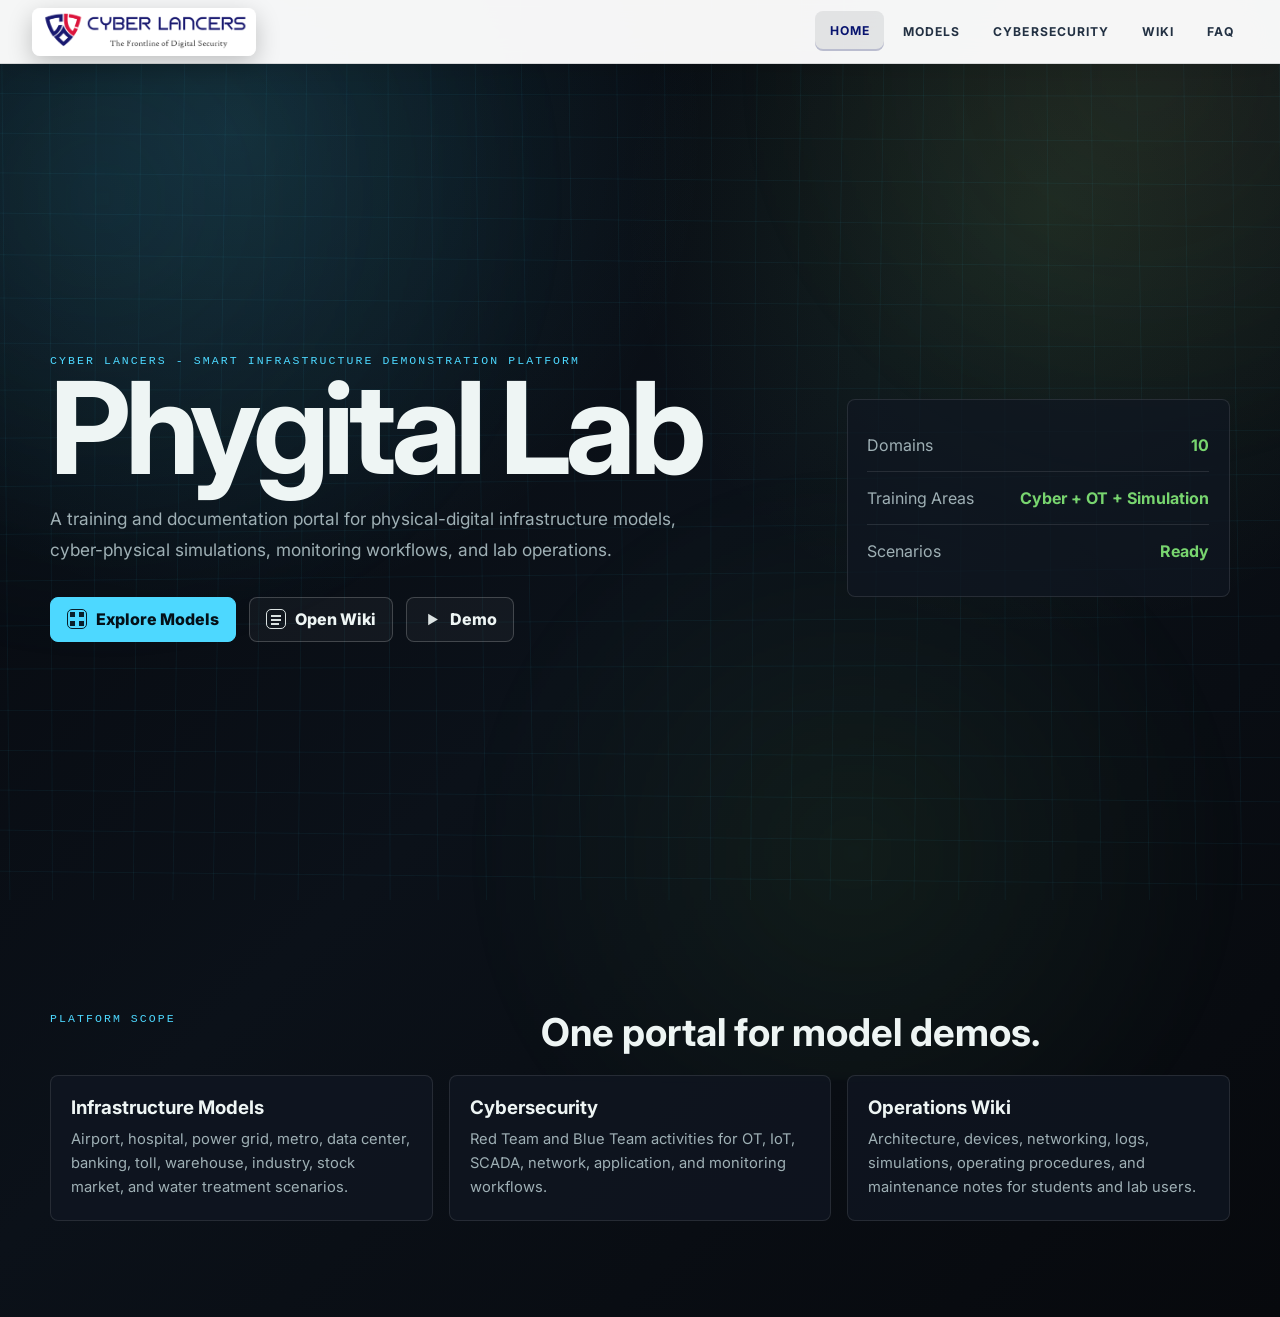
==== commit 7a22849e: "Add data center HVAC room and secure admin" ====
--- a/index.html
+++ b/index.html
@@ -28,7 +28,6 @@
       <li><button class="nav-btn" data-page="cyber">Cybersecurity</button></li>
       <li><a class="nav-btn" href="http://172.16.17.219/">Wiki</a></li>
       <li><a class="nav-btn" href="/faq">FAQ</a></li>
-      <li><a class="nav-btn" href="/admin.html">Admin</a></li>
     </ul>
     <button class="nav-menu-toggle" id="menu-toggle" aria-label="Toggle navigation">Menu</button>
   </nav>
@@ -44,9 +43,9 @@
             cyber-physical simulations, monitoring workflows, and lab operations.
           </p>
           <div class="hero-actions">
-            <button class="primary-action" data-page="domains">Explore Models</button>
-            <a class="secondary-action" href="http://172.16.17.219/">Open Wiki</a>
-            <button class="secondary-action" type="button" id="open-demo-btn">Demo</button>
+            <button class="primary-action" data-page="domains" data-icon="models">Explore Models</button>
+            <a class="secondary-action" href="http://172.16.17.219/" data-icon="wiki">Open Wiki</a>
+            <button class="secondary-action" type="button" id="open-demo-btn" data-icon="play">Demo</button>
           </div>
         </div>
         <div class="hero-panel" aria-label="Lab summary">
@@ -106,8 +105,8 @@
     <section class="page" id="page-detail">
       <div class="detail-banner" id="detail-banner">
         <div class="detail-actions">
-          <button class="back-btn" data-page="domains">Back to Models</button>
-          <button class="next-model-btn" id="next-model-btn" type="button">Next Model</button>
+          <button class="back-btn" data-page="domains" data-icon="back">Back to Models</button>
+          <button class="next-model-btn" id="next-model-btn" type="button" data-icon="next">Next Model</button>
         </div>
         <div class="detail-title-block">
           <p class="section-kicker" id="detail-category">Domain</p>
--- a/static/css/main.css
+++ b/static/css/main.css
@@ -45,6 +45,14 @@
 
 button, a { font: inherit; }
 button { cursor: pointer; }
+button:focus-visible,
+a:focus-visible,
+input:focus-visible,
+textarea:focus-visible,
+select:focus-visible {
+  outline: 2px solid var(--cyan);
+  outline-offset: 3px;
+}
 a { color: inherit; text-decoration: none; }
 ul { list-style: none; }
 code { font-family: ui-monospace, SFMono-Regular, Menlo, Consolas, monospace; color: var(--cyan); }
@@ -97,19 +105,23 @@
 .brand-accent { color: var(--cyan); }
 .nav-links { display: flex; align-items: center; gap: 0.25rem; }
 .nav-btn {
+  min-height: 40px;
+  display: inline-flex;
+  align-items: center;
+  justify-content: center;
   border: 0;
   background: transparent;
   color: #233143;
   padding: 0.55rem 0.9rem;
-  border-radius: 6px;
+  border-radius: 8px;
   font-size: 0.76rem;
   font-weight: 700;
   letter-spacing: 0.09em;
   text-transform: uppercase;
-  transition: transform 0.18s ease, background 0.18s ease, color 0.18s ease;
-}
-.nav-btn:hover, .nav-btn.active { background: rgba(10,20,34,0.08); color: #08146f; transform: translateY(-1px); }
-.nav-menu-toggle { display: none; background: transparent; color: #233143; border: 1px solid rgba(6,14,22,0.18); border-radius: 6px; padding: 0.5rem 0.75rem; }
+  transition: transform 0.18s ease, background 0.18s ease, color 0.18s ease, box-shadow 0.18s ease;
+}
+.nav-btn:hover, .nav-btn.active { background: rgba(10,20,34,0.08); color: #08146f; transform: translateY(-1px); box-shadow: inset 0 -2px 0 rgba(8,20,111,0.18); }
+.nav-menu-toggle { display: none; min-height: 40px; background: transparent; color: #233143; border: 1px solid rgba(6,14,22,0.18); border-radius: 8px; padding: 0.5rem 0.75rem; font-weight: 800; }
 
 .page {
   display: none;
@@ -160,13 +172,14 @@
 }
 
 .hero-actions { display: flex; flex-wrap: wrap; gap: 0.8rem; margin-top: 2rem; }
-.primary-action, .secondary-action, .back-btn {
+.primary-action, .secondary-action, .back-btn, .next-model-btn, .scenario-dashboard-btn {
   display: inline-flex;
   align-items: center;
   justify-content: center;
-  min-height: 42px;
-  border-radius: 6px;
-  padding: 0.75rem 1rem;
+  gap: 0.58rem;
+  min-height: 44px;
+  border-radius: 8px;
+  padding: 0.72rem 1rem;
   font-weight: 800;
   border: 1px solid var(--line-strong);
   position: relative;
@@ -175,6 +188,55 @@
 }
 .primary-action { background: var(--cyan); color: #041018; border-color: var(--cyan); }
 .secondary-action, .back-btn { background: rgba(255,255,255,0.04); color: var(--text); }
+.primary-action[data-icon]::before,
+.secondary-action[data-icon]::before,
+.back-btn[data-icon]::before,
+.next-model-btn[data-icon]::before {
+  content: "";
+  flex: 0 0 18px;
+  width: 18px;
+  height: 18px;
+  border-radius: 5px;
+  background: currentColor;
+  opacity: 0.92;
+}
+.primary-action[data-icon="models"]::before {
+  background:
+    linear-gradient(currentColor 0 0) 2px 2px / 5px 5px no-repeat,
+    linear-gradient(currentColor 0 0) 11px 2px / 5px 5px no-repeat,
+    linear-gradient(currentColor 0 0) 2px 11px / 5px 5px no-repeat,
+    linear-gradient(currentColor 0 0) 11px 11px / 5px 5px no-repeat;
+  border: 1px solid currentColor;
+}
+.secondary-action[data-icon="wiki"]::before {
+  background:
+    linear-gradient(currentColor 0 0) 4px 5px / 10px 2px no-repeat,
+    linear-gradient(currentColor 0 0) 4px 9px / 10px 2px no-repeat,
+    linear-gradient(currentColor 0 0) 4px 13px / 8px 2px no-repeat;
+  border: 1px solid currentColor;
+}
+.secondary-action[data-icon="play"]::before {
+  clip-path: polygon(28% 18%, 28% 82%, 82% 50%);
+  border-radius: 0;
+}
+.secondary-action[data-icon="code"]::before {
+  background:
+    linear-gradient(135deg, transparent 38%, currentColor 39% 46%, transparent 47%) left 4px top 4px / 7px 12px no-repeat,
+    linear-gradient(45deg, transparent 38%, currentColor 39% 46%, transparent 47%) right 4px top 4px / 7px 12px no-repeat;
+  border: 1px solid currentColor;
+}
+.back-btn[data-icon="back"]::before {
+  clip-path: polygon(70% 18%, 28% 50%, 70% 82%, 70% 60%, 100% 60%, 100% 40%, 70% 40%);
+  border-radius: 0;
+}
+.next-model-btn[data-icon="next"]::before {
+  clip-path: polygon(30% 18%, 72% 50%, 30% 82%, 30% 60%, 0 60%, 0 40%, 30% 40%);
+  border-radius: 0;
+}
+.primary-action[data-icon="ctf"]::before {
+  clip-path: polygon(50% 0, 86% 16%, 78% 72%, 50% 100%, 22% 72%, 14% 16%);
+  border-radius: 0;
+}
 .primary-action::after,
 .secondary-action::after,
 .back-btn::after {
@@ -187,7 +249,9 @@
 }
 .primary-action:hover,
 .secondary-action:hover,
-.back-btn:hover {
+.back-btn:hover,
+.next-model-btn:hover,
+.scenario-dashboard-btn:hover {
   transform: translateY(-2px);
   box-shadow: 0 14px 36px rgba(77,216,255,0.14);
 }
@@ -268,16 +332,19 @@
 
 .page-head { padding: 4rem 0 1.25rem; }
 .page-head p:not(.section-kicker) { max-width: 760px; color: var(--muted); line-height: 1.7; margin-top: 0.8rem; }
-.filter-bar { width: min(1180px, calc(100% - 2rem)); margin: 0 auto 1.25rem; display: flex; flex-wrap: wrap; gap: 0.5rem; }
+.filter-bar { width: min(1180px, calc(100% - 2rem)); margin: 0 auto 1.25rem; display: flex; flex-wrap: wrap; gap: 0.55rem; }
 .filter-btn {
   border: 1px solid var(--line);
-  background: rgba(255,255,255,0.04);
+  background: rgba(255,255,255,0.045);
   color: var(--muted);
-  padding: 0.55rem 0.8rem;
-  border-radius: 6px;
-  font-weight: 700;
-}
-.filter-btn.active { color: #061019; background: var(--green); border-color: var(--green); }
+  min-height: 40px;
+  padding: 0.55rem 0.85rem;
+  border-radius: 8px;
+  font-weight: 800;
+  transition: transform 0.18s ease, border-color 0.18s ease, background 0.18s ease, color 0.18s ease;
+}
+.filter-btn:hover { transform: translateY(-1px); border-color: rgba(77,216,255,0.26); color: var(--text); }
+.filter-btn.active { color: #061019; background: var(--green); border-color: var(--green); box-shadow: 0 12px 26px rgba(120,213,111,0.14); }
 
 .domain-grid, .cyber-scope-grid { width: min(1180px, calc(100% - 2rem)); margin: 0 auto; padding-bottom: 5rem; }
 .domain-card { position: relative; min-height: 245px; overflow: hidden; transform-style: preserve-3d; transition: transform 0.24s, border-color 0.24s, box-shadow 0.24s; }
@@ -314,7 +381,16 @@
   font-size: 0.62rem;
   text-transform: uppercase;
 }
-.card-action { color: var(--cyan); font-weight: 800; margin-top: 1rem; }
+.card-action { display: inline-flex; align-items: center; gap: 0.4rem; color: var(--cyan); font-weight: 800; margin-top: 1rem; }
+.card-action::after {
+  content: "";
+  width: 16px;
+  height: 16px;
+  background: currentColor;
+  clip-path: polygon(30% 18%, 72% 50%, 30% 82%, 30% 60%, 0 60%, 0 40%, 30% 40%);
+  transition: transform 0.2s ease;
+}
+.domain-card:hover .card-action::after { transform: translateX(3px); }
 
 .detail-banner {
   min-height: 330px;
@@ -423,10 +499,6 @@
   position: relative;
   z-index: 1;
 }
-.back-btn,
-.next-model-btn {
-  min-height: 46px;
-}
 .next-model-btn {
   border: 1px solid rgba(77, 216, 255, 0.42);
   background: rgba(77, 216, 255, 0.12);
@@ -441,19 +513,21 @@
 .detail-title-block { max-width: 820px; }
 .detail-title-block h2 { margin: 0.3rem 0 0.8rem; }
 .detail-body { padding: 0 0 5rem; }
-.tab-nav { display: flex; overflow-x: auto; border-bottom: 1px solid var(--line); margin-bottom: 2rem; }
+.tab-nav { display: flex; overflow-x: auto; gap: 0.3rem; border-bottom: 1px solid var(--line); margin-bottom: 2rem; padding: 0 0.25rem; }
 .tab-btn {
   border: 0;
   border-bottom: 2px solid transparent;
   background: transparent;
   color: var(--soft);
-  padding: 1rem 1.2rem;
+  min-height: 48px;
+  padding: 0.9rem 1.1rem;
+  border-radius: 8px 8px 0 0;
   font-weight: 800;
   white-space: nowrap;
   transition: color 0.18s ease, border-color 0.18s ease, background 0.18s ease;
 }
 .tab-btn:hover { color: var(--text); background: rgba(255,255,255,0.035); }
-.tab-btn.active { color: var(--cyan); border-bottom-color: var(--cyan); }
+.tab-btn.active { color: var(--cyan); border-bottom-color: var(--cyan); background: rgba(77,216,255,0.06); }
 .tab-content { display: none; }
 .tab-content.active { display: block; animation: contentIn 0.35s ease both; }
 .feature-grid { margin-top: 1rem; }
@@ -468,6 +542,8 @@
   min-height: 180px;
   text-align: left;
   cursor: pointer;
+  display: grid;
+  align-content: start;
 }
 .cyber-mode-btn.active {
   border-color: var(--cyan);
@@ -485,6 +561,18 @@
 .cyber-card.blue span { color: var(--blue); }
 .cyber-card h3, .cyber-card strong { display: block; margin: 0.75rem 0 0.6rem; color: var(--text); font-size: 1.15rem; }
 .cyber-card small { display: block; color: var(--muted); font-size: 0.96rem; line-height: 1.6; }
+.cyber-mode-btn::after {
+  content: "Open scenario";
+  justify-self: start;
+  margin-top: 1rem;
+  border: 1px solid rgba(255,255,255,0.14);
+  border-radius: 999px;
+  padding: 0.35rem 0.65rem;
+  color: var(--text);
+  background: rgba(255,255,255,0.045);
+  font-size: 0.78rem;
+  font-weight: 900;
+}
 .cyber-scenario-panel { margin-top: 1rem; }
 .scenario-head h3 { margin: 0.35rem 0 0.65rem; font-size: 1.6rem; }
 .scenario-head p, .scenario-block li, .scenario-note { color: var(--muted); line-height: 1.65; }
@@ -525,7 +613,6 @@
   font: 800 0.92rem/1.7 ui-monospace, SFMono-Regular, Menlo, Consolas, monospace;
   white-space: pre-wrap;
 }
-.scenario-links a,
 .scenario-dashboard-btn {
   display: inline-flex;
   align-items: center;
@@ -748,13 +835,19 @@
   margin-top: 0.2rem;
 }
 .phygital-ctf-modal .ctf-modal-close {
-  width: 34px;
-  height: 34px;
+  width: 38px;
+  height: 38px;
   border: 1px solid rgba(255,255,255,0.16);
-  border-radius: 6px;
+  border-radius: 8px;
   background: rgba(255,255,255,0.05);
   color: var(--text);
   font-weight: 800;
+  transition: transform 0.18s ease, background 0.18s ease, border-color 0.18s ease;
+}
+.phygital-ctf-modal .ctf-modal-close:hover {
+  transform: rotate(90deg);
+  border-color: rgba(255,109,97,0.35);
+  background: rgba(255,109,97,0.16);
 }
 .phygital-ctf-modal .ctf-modal-body {
   padding: 1.25rem 1.4rem 1.5rem;
@@ -852,18 +945,28 @@
 .ctf-submit-btn,
 .ctf-hint-toggle {
   border: 1px solid rgba(255,255,255,0.16);
-  border-radius: 6px;
+  border-radius: 8px;
   background: rgba(255,255,255,0.06);
   color: var(--text);
+  min-height: 40px;
   padding: 0.55rem 0.75rem;
   font-weight: 800;
   font-family: "Inter", system-ui, sans-serif;
+  transition: transform 0.18s ease, border-color 0.18s ease, background 0.18s ease, box-shadow 0.18s ease;
 }
 .ctf-start-btn,
 .ctf-submit-btn {
   background: var(--cyan);
   color: #041018;
   border-color: var(--cyan);
+}
+.ctf-change-student:hover,
+.ctf-start-btn:hover,
+.ctf-submit-btn:hover,
+.ctf-hint-toggle:hover {
+  transform: translateY(-1px);
+  border-color: rgba(77,216,255,0.38);
+  box-shadow: 0 10px 24px rgba(77,216,255,0.10);
 }
 .ctf-leaderboard {
   display: grid;
@@ -1100,11 +1203,15 @@
   flex: 1 1 260px;
   min-height: 40px;
   border: 1px solid rgba(255,255,255,0.14);
-  border-radius: 6px;
+  border-radius: 8px;
   background: rgba(0,0,0,0.24);
   color: var(--text);
   padding: 0.6rem 0.75rem;
   outline: none;
+}
+.ctf-flag-input:focus {
+  border-color: rgba(77,216,255,0.48);
+  box-shadow: 0 0 0 3px rgba(77,216,255,0.12);
 }
 .ctf-result-msg {
   width: 100%;
@@ -1176,6 +1283,7 @@
   .hero-inner h1 { font-size: clamp(3.2rem, 18vw, 5rem); }
   .detail-banner { min-height: 280px; }
   .domain-visual { right: -120px; bottom: 8vh; width: 520px; height: 320px; opacity: 0.16; }
+  .cyber-card span { font-size: clamp(1.5rem, 12vw, 2.45rem); }
 }
 
 @keyframes navDrop {
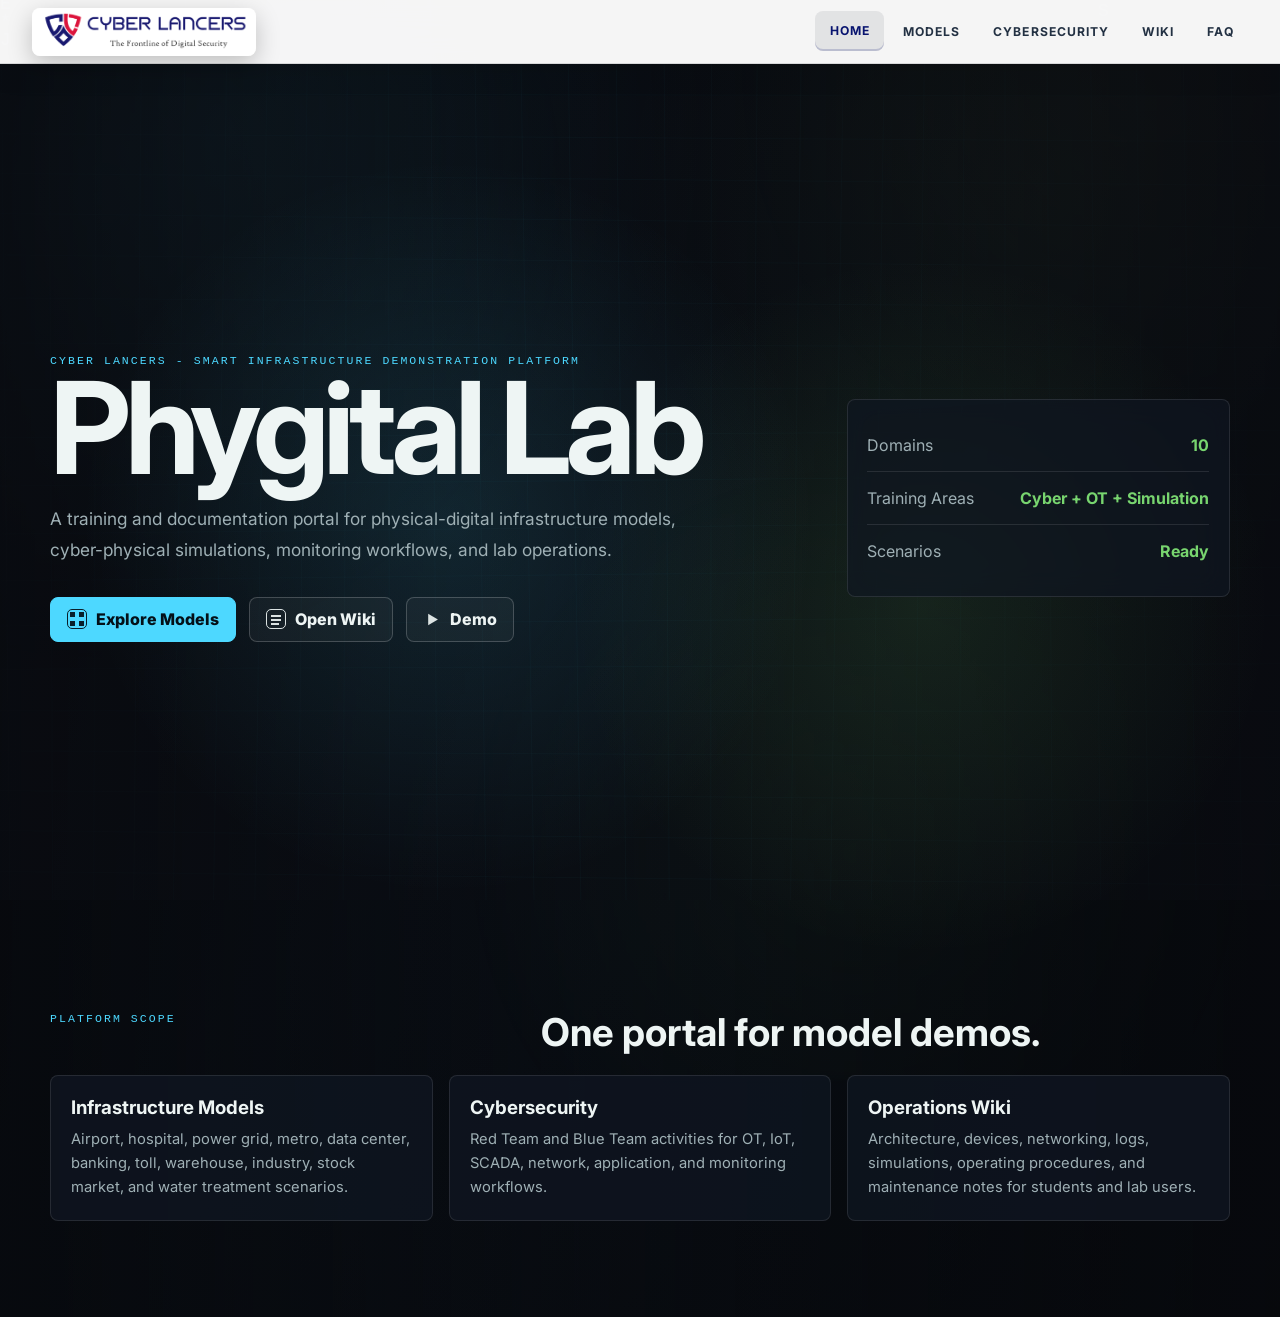
==== commit 56dbddfb: "Add matrix home background" ====
--- a/index.html
+++ b/index.html
@@ -34,6 +34,7 @@
 
   <main>
     <section class="page active" id="page-home">
+      <canvas class="home-matrix-canvas" id="home-matrix-canvas" aria-hidden="true"></canvas>
       <div class="hero">
         <div class="hero-inner">
           <p class="hero-kicker">Cyber Lancers - Smart Infrastructure Demonstration Platform</p>
--- a/static/css/main.css
+++ b/static/css/main.css
@@ -17,7 +17,7 @@
 }
 
 * { box-sizing: border-box; margin: 0; padding: 0; }
-html { scroll-behavior: smooth; }
+html { scroll-behavior: auto; }
 body {
   min-height: 100vh;
   overflow-x: hidden;
@@ -132,6 +132,38 @@
 }
 .page.active { display: block; }
 .page.active { animation: pageIn 0.45s ease both; }
+
+#page-home {
+  overflow: hidden;
+}
+.home-matrix-canvas {
+  position: absolute;
+  inset: 0;
+  width: 100%;
+  height: min(100vh, 920px);
+  z-index: 0;
+  pointer-events: none;
+  opacity: 0.48;
+  mix-blend-mode: screen;
+  transform: translateZ(0);
+  contain: paint;
+}
+#page-home::before {
+  content: "";
+  position: absolute;
+  inset: 0;
+  z-index: 0;
+  pointer-events: none;
+  background:
+    radial-gradient(circle at 35% 40%, rgba(77,216,255,0.12), transparent 32%),
+    radial-gradient(circle at 72% 46%, rgba(120,213,111,0.11), transparent 30%),
+    linear-gradient(90deg, rgba(7,9,13,0.88), rgba(7,9,13,0.4) 45%, rgba(7,9,13,0.86));
+}
+.hero,
+.overview-band {
+  position: relative;
+  z-index: 1;
+}
 
 .hero {
   min-height: 100vh;
@@ -1325,6 +1357,7 @@
   from { transform: translate3d(-1.5%, -1%, 0) rotate(0deg); }
   to { transform: translate3d(1.5%, 1%, 0) rotate(3deg); }
 }
+
 @keyframes airplaneRealFlight {
   0% { transform: translate(36px, 92px) rotate(-17deg) scale(.82); opacity: .9; }
   18% { transform: translate(105px, 42px) rotate(-10deg) scale(.9); opacity: 1; }
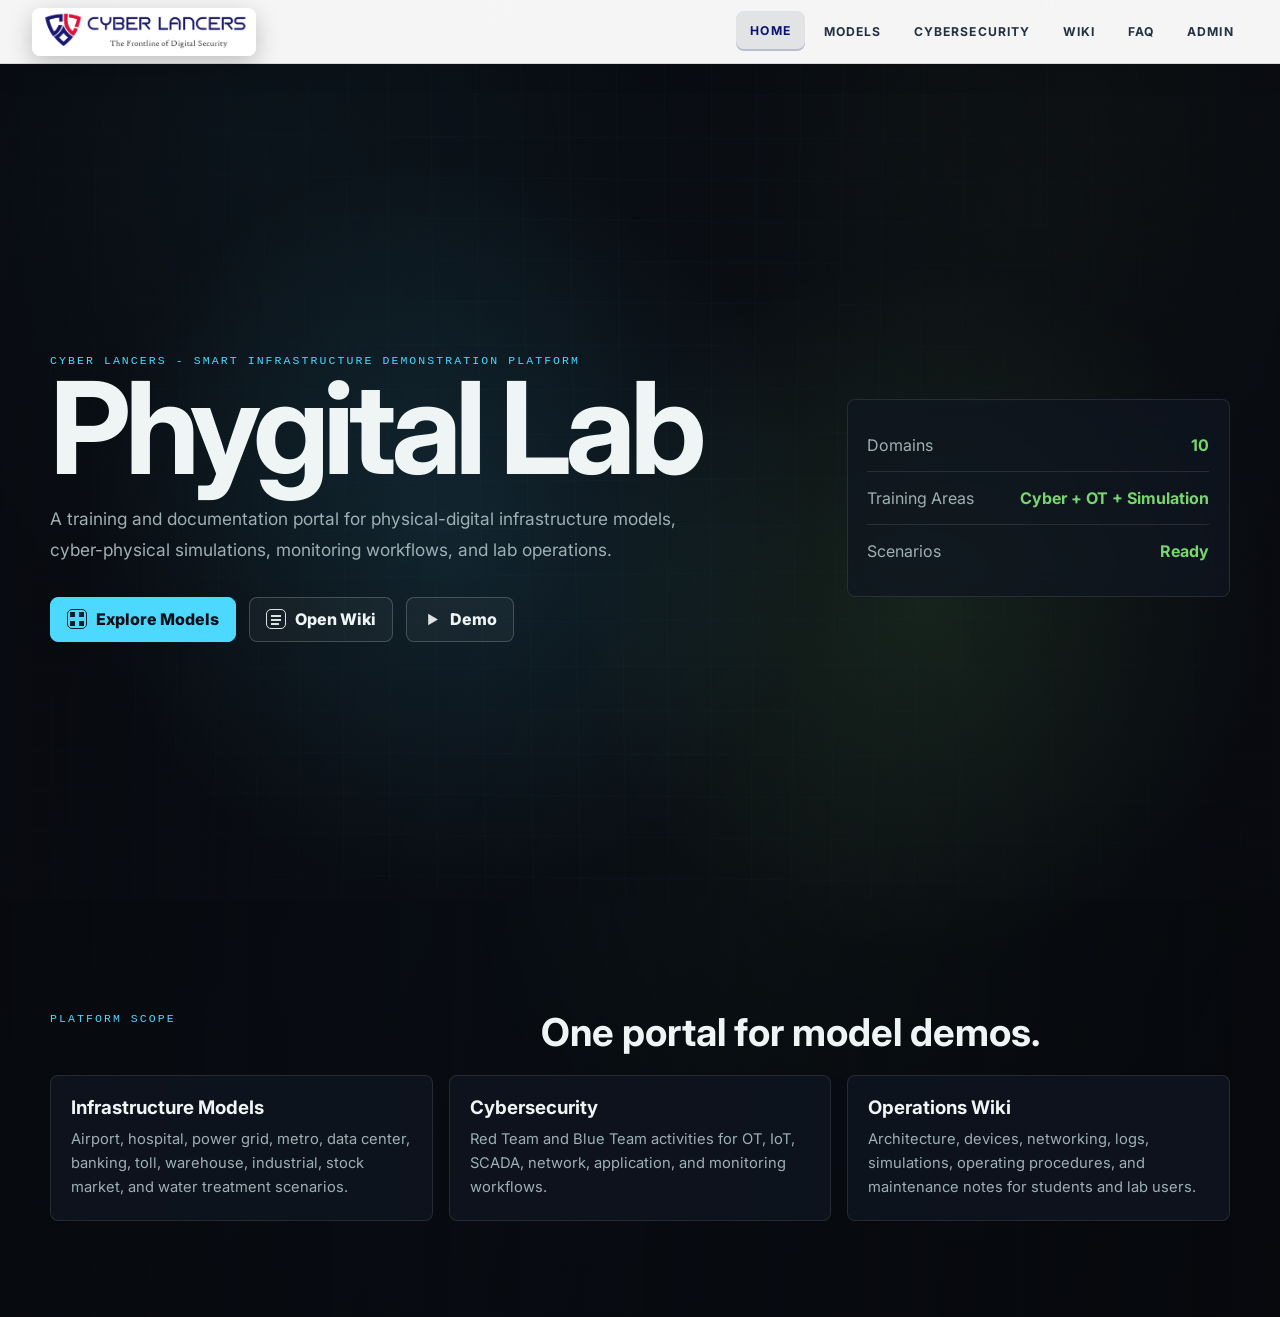
==== commit fa7c3b9a: "Update admin access and industrial CTF flow" ====
--- a/index.html
+++ b/index.html
@@ -7,7 +7,7 @@
   <link rel="icon" type="image/png" sizes="32x32" href="/static/images/favicon-32.png">
   <link rel="apple-touch-icon" sizes="192x192" href="/static/images/favicon-192.png">
   <title>Phygital Lab Platform - Smart Infrastructure Training Portal</title>
-  <meta name="description" content="Phygital Lab portal for airport, water treatment, industry, hospital, banking, power grid, toll plaza, data center, stock market, metro, and warehouse infrastructure models.">
+  <meta name="description" content="Phygital Lab portal for airport, water treatment, industrial, hospital, banking, power grid, toll plaza, data center, stock market, metro, and warehouse infrastructure models.">
   <link rel="preconnect" href="https://fonts.googleapis.com">
   <link rel="preconnect" href="https://fonts.gstatic.com" crossorigin>
   <link href="https://fonts.googleapis.com/css2?family=Inter:wght@400;500;600;700;800;900&display=swap" rel="stylesheet">
@@ -28,6 +28,7 @@
       <li><button class="nav-btn" data-page="cyber">Cybersecurity</button></li>
       <li><a class="nav-btn" href="http://172.16.17.219/">Wiki</a></li>
       <li><a class="nav-btn" href="/faq">FAQ</a></li>
+      <li><a class="nav-btn" href="/admin.html">Admin</a></li>
     </ul>
     <button class="nav-menu-toggle" id="menu-toggle" aria-label="Toggle navigation">Menu</button>
   </nav>
@@ -73,7 +74,7 @@
         <div class="overview-grid">
           <article>
             <h3>Infrastructure Models</h3>
-            <p>Airport, hospital, power grid, metro, data center, banking, toll, warehouse, industry, stock market, and water treatment scenarios.</p>
+            <p>Airport, hospital, power grid, metro, data center, banking, toll, warehouse, industrial, stock market, and water treatment scenarios.</p>
           </article>
           <article>
             <h3>Cybersecurity</h3>
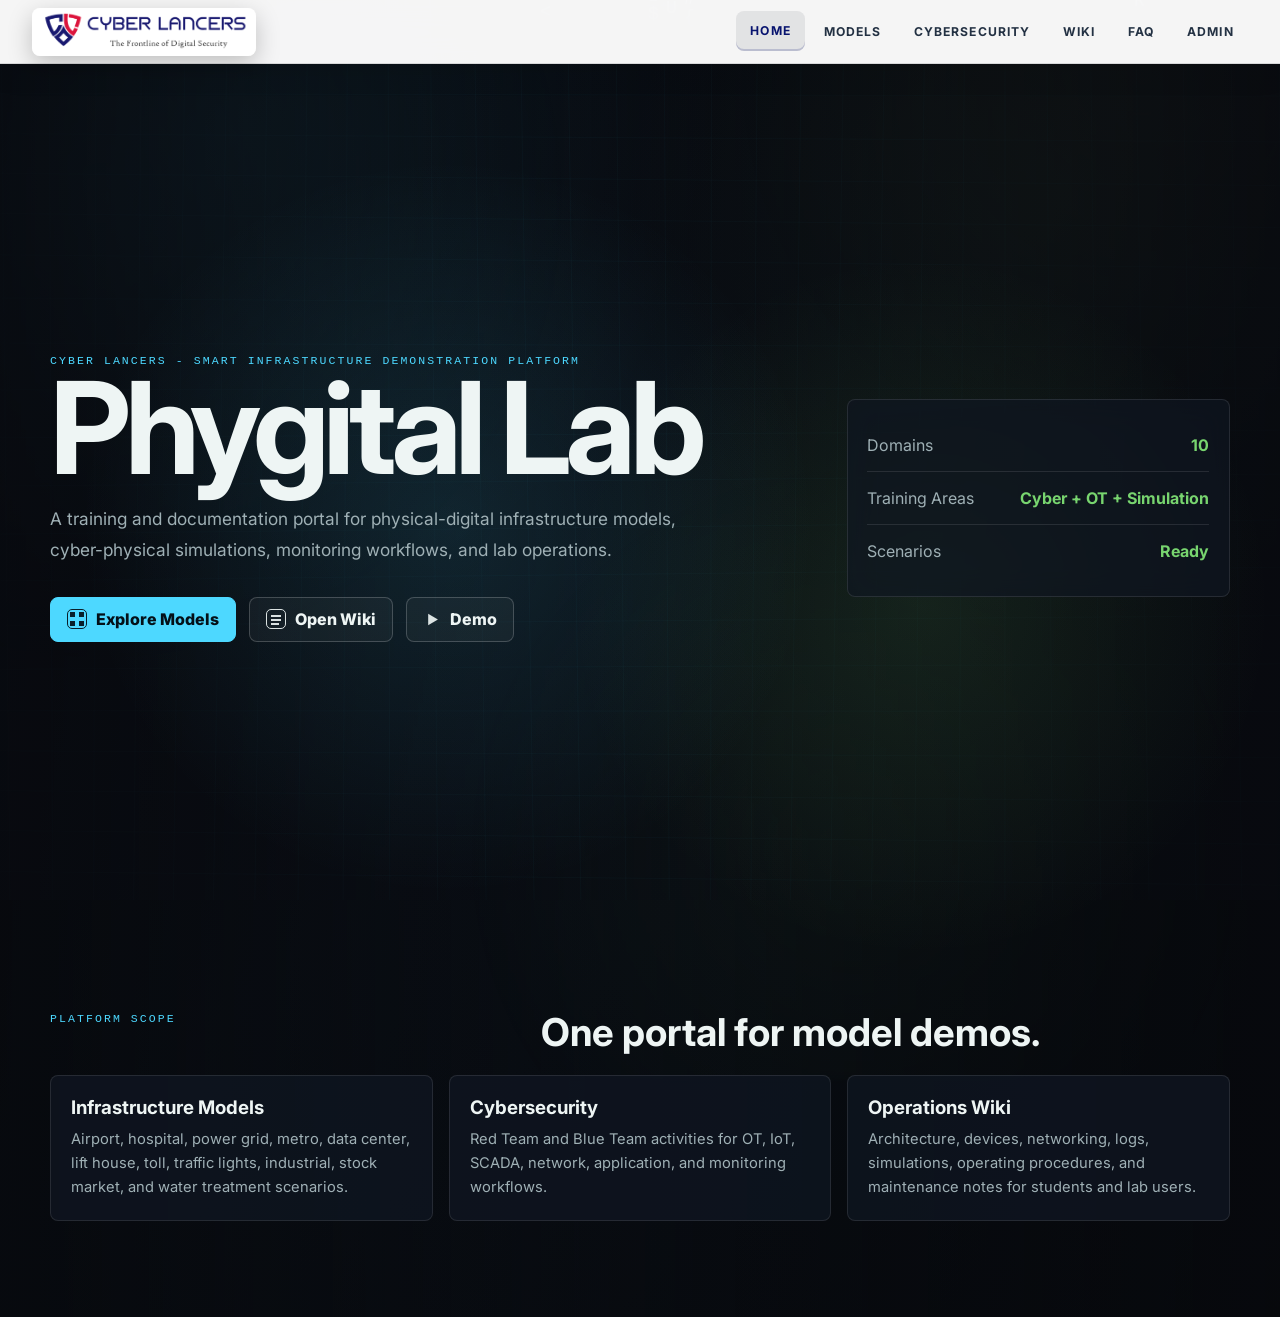
==== commit b43416ee: "Expand phygital lab scenarios and CTF rooms" ====
--- a/index.html
+++ b/index.html
@@ -7,7 +7,7 @@
   <link rel="icon" type="image/png" sizes="32x32" href="/static/images/favicon-32.png">
   <link rel="apple-touch-icon" sizes="192x192" href="/static/images/favicon-192.png">
   <title>Phygital Lab Platform - Smart Infrastructure Training Portal</title>
-  <meta name="description" content="Phygital Lab portal for airport, water treatment, industrial, hospital, banking, power grid, toll plaza, data center, stock market, metro, and warehouse infrastructure models.">
+  <meta name="description" content="Phygital Lab portal for airport, water treatment, industrial, hospital, lift house, power grid, toll plaza, data center, stock market, metro, and traffic lights infrastructure models.">
   <link rel="preconnect" href="https://fonts.googleapis.com">
   <link rel="preconnect" href="https://fonts.gstatic.com" crossorigin>
   <link href="https://fonts.googleapis.com/css2?family=Inter:wght@400;500;600;700;800;900&display=swap" rel="stylesheet">
@@ -74,7 +74,7 @@
         <div class="overview-grid">
           <article>
             <h3>Infrastructure Models</h3>
-            <p>Airport, hospital, power grid, metro, data center, banking, toll, warehouse, industrial, stock market, and water treatment scenarios.</p>
+            <p>Airport, hospital, power grid, metro, data center, lift house, toll, traffic lights, industrial, stock market, and water treatment scenarios.</p>
           </article>
           <article>
             <h3>Cybersecurity</h3>
--- a/static/css/main.css
+++ b/static/css/main.css
@@ -638,12 +638,37 @@
 .scenario-block h4 { margin-bottom: 0.75rem; color: var(--cyan); }
 .scenario-block ol { padding-left: 1.2rem; }
 .scenario-block li + li { margin-top: 0.55rem; }
-.scenario-block pre {
+.scenario-command-list {
+  display: grid;
+  gap: 0.8rem;
+}
+.scenario-command-section {
+  border: 1px solid rgba(77,216,255,0.16);
+  border-radius: 8px;
+  background: rgba(2,8,14,0.48);
+  overflow: hidden;
+}
+.scenario-command-section h3 {
+  margin: 0;
+  padding: 0.75rem 0.85rem;
+  color: var(--cyan);
+  background: rgba(77,216,255,0.08);
+  border-bottom: 1px solid rgba(77,216,255,0.14);
+  font-size: 0.9rem;
+  letter-spacing: 0.06em;
+  text-transform: uppercase;
+}
+.scenario-block pre,
+.scenario-command-section pre {
   overflow-x: auto;
   margin: 0;
+  padding: 0.85rem;
   color: var(--green);
   font: 800 0.92rem/1.7 ui-monospace, SFMono-Regular, Menlo, Consolas, monospace;
   white-space: pre-wrap;
+}
+.scenario-block > pre {
+  padding: 0;
 }
 .scenario-dashboard-btn {
   display: inline-flex;
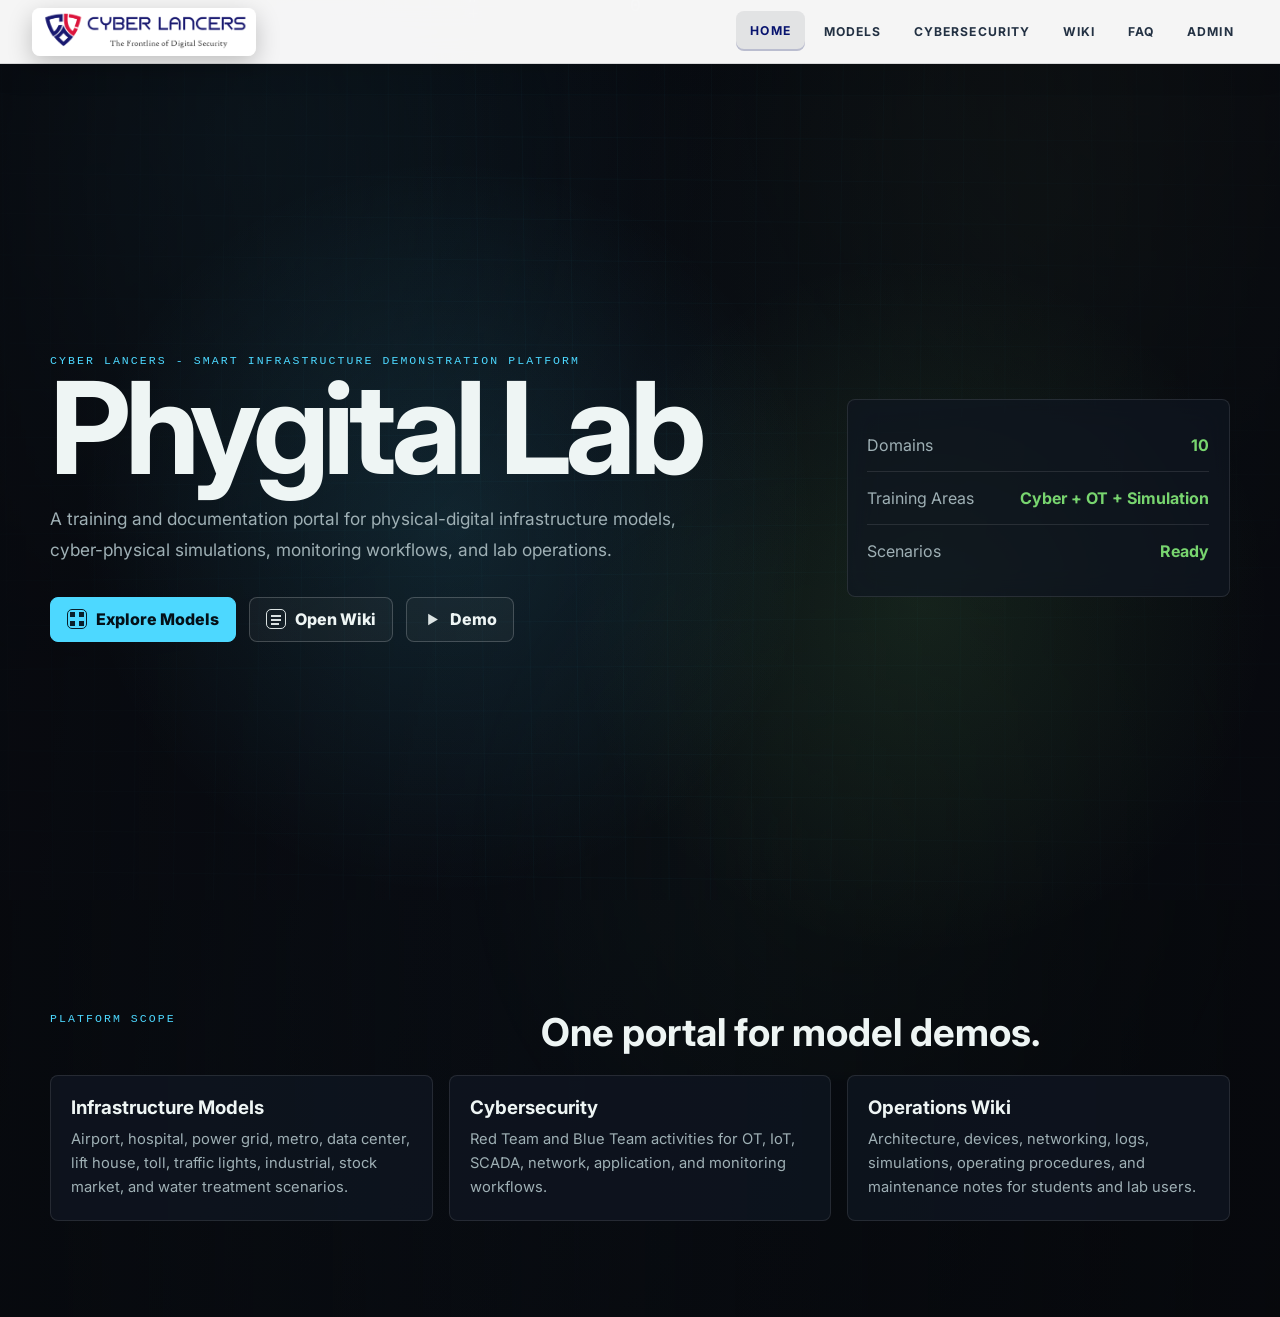
==== commit ef2247f6: "Remove model simulation tab" ====
--- a/index.html
+++ b/index.html
@@ -92,7 +92,7 @@
       <div class="page-head">
         <p class="section-kicker">Choose A Model</p>
         <h2>Phygital Infrastructure Domains</h2>
-        <p>Each model area includes project overview, cybersecurity scope, digital twin simulation use cases, and a photo/demo placeholder.</p>
+        <p>Each model area includes project overview, cybersecurity scope, and a photo/demo placeholder.</p>
       </div>
       <div class="filter-bar" id="filter-bar" aria-label="Domain filters">
         <button class="filter-btn active" data-filter="all">All</button>
@@ -121,7 +121,6 @@
         <nav class="tab-nav" aria-label="Domain sections">
           <button class="tab-btn active" data-tab="about">About</button>
           <button class="tab-btn" data-tab="cybersecurity">Cybersecurity</button>
-          <button class="tab-btn" data-tab="simulation">Digital Twin / Simulation</button>
           <button class="tab-btn" data-tab="photos">Photos</button>
         </nav>
 
@@ -148,14 +147,6 @@
           </div>
         </section>
 
-        <section class="tab-content" id="tab-simulation">
-          <div class="metric-grid">
-            <div><strong>Digital Twin</strong><span id="detail-twin"></span></div>
-            <div><strong>Analytics</strong><span id="detail-analytics"></span></div>
-            <div><strong>Simulation</strong><span id="detail-simulation"></span></div>
-          </div>
-        </section>
-
         <section class="tab-content" id="tab-photos">
           <div class="photo-board">
             <div class="photo-placeholder" id="photo-preview">
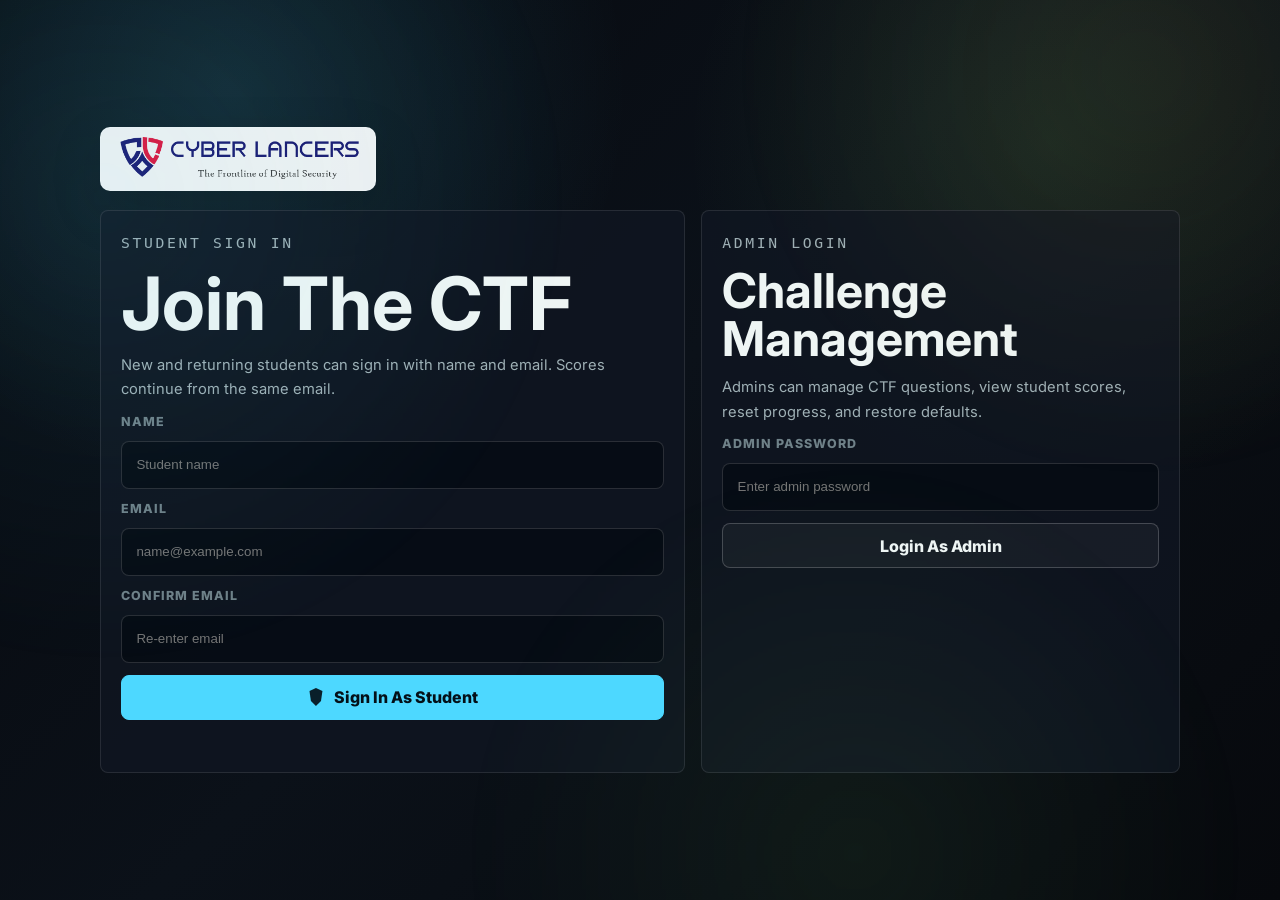
==== commit fc9fab70: "Add cybersecurity insights page" ====
--- a/index.html
+++ b/index.html
@@ -25,10 +25,11 @@
     <ul class="nav-links" id="nav-links">
       <li><button class="nav-btn active" data-page="home">Home</button></li>
       <li><button class="nav-btn" data-page="domains">Models</button></li>
-      <li><button class="nav-btn" data-page="cyber">Cybersecurity</button></li>
-      <li><a class="nav-btn" href="http://172.16.17.219/">Wiki</a></li>
+      <li><button class="nav-btn" data-page="security">Cybersecurity</button></li>
+      <li><button class="nav-btn" data-page="cyber">Hackathon Leaderboards</button></li>
       <li><a class="nav-btn" href="/faq">FAQ</a></li>
-      <li><a class="nav-btn" href="/admin.html">Admin</a></li>
+      <li><a class="nav-btn" href="/login.html" data-auth-action>Login</a></li>
+      <li><a class="nav-btn" href="/admin.html" data-admin-link>Admin</a></li>
     </ul>
     <button class="nav-menu-toggle" id="menu-toggle" aria-label="Toggle navigation">Menu</button>
   </nav>
@@ -46,7 +47,7 @@
           </p>
           <div class="hero-actions">
             <button class="primary-action" data-page="domains" data-icon="models">Explore Models</button>
-            <a class="secondary-action" href="http://172.16.17.219/" data-icon="wiki">Open Wiki</a>
+            <a class="secondary-action" href="http://172.16.17.219/" data-icon="wiki" data-wiki-link>Open Wiki</a>
             <button class="secondary-action" type="button" id="open-demo-btn" data-icon="play">Demo</button>
           </div>
         </div>
@@ -163,11 +164,106 @@
       </div>
     </section>
 
+    <section class="page" id="page-security">
+      <div class="page-head">
+        <p class="section-kicker">Cybersecurity Insights</p>
+        <h2>Start Here Before The CTF.</h2>
+        <p>Use this page as a beginner guide for the tools, devices, and industrial protocols used inside the Phygital Lab hackathon rooms.</p>
+      </div>
+
+      <div class="security-hero">
+        <div>
+          <span>Learning Path</span>
+          <h3>From model to attack surface</h3>
+          <p>Students first learn what the physical device is, then identify its protocol, inspect traffic, test safe lab commands, and finally document how to defend it.</p>
+        </div>
+        <img src="/static/images/datacenter.jpeg" alt="Data center phygital lab model">
+      </div>
+
+      <div class="security-grid">
+        <article class="security-card">
+          <img src="/static/images/industry.jpeg" alt="Industrial monitoring model">
+          <div>
+            <span>Core Devices</span>
+            <h3>PLC</h3>
+            <p>A Programmable Logic Controller runs logic for machines, pumps, gates, HVAC, traffic lights, and other physical processes. In the lab, PLC exposure helps students understand why OT networks need strong segmentation.</p>
+          </div>
+        </article>
+        <article class="security-card">
+          <img src="/static/images/lift-house-model.jpeg" alt="Lift house sensor model">
+          <div>
+            <span>Core Devices</span>
+            <h3>Raspberry Pi</h3>
+            <p>A small Linux computer used as a gateway, sensor node, dashboard host, or automation bridge. It is useful for learning because students can see how software connects physical sensors to network services.</p>
+          </div>
+        </article>
+        <article class="security-card">
+          <img src="/static/images/water.jpg" alt="Water treatment model">
+          <div>
+            <span>Industrial Protocol</span>
+            <h3>Modbus</h3>
+            <p>Modbus is a common industrial protocol for reading and writing coils or registers. The CTF rooms use Modbus concepts to teach port discovery, register mapping, safe writes, and why unauthenticated control traffic is risky.</p>
+          </div>
+        </article>
+        <article class="security-card">
+          <img src="/static/images/Airport.jpg" alt="Airport model">
+          <div>
+            <span>Industrial Protocol</span>
+            <h3>OPC UA</h3>
+            <p>OPC UA lets clients browse industrial objects and read or write values. In airport scenarios, it explains how door and baggage systems can expose objects, attributes, and weak authentication paths.</p>
+          </div>
+        </article>
+        <article class="security-card">
+          <img src="/static/images/IMG_0888.jpeg" alt="Building and sensor model">
+          <div>
+            <span>IoT Protocol</span>
+            <h3>MQTT</h3>
+            <p>MQTT is a lightweight publish/subscribe protocol. Students learn how topics, wildcards, publishers, subscribers, authentication, and ACLs affect sensor dashboards and false-data injection risks.</p>
+          </div>
+        </article>
+        <article class="security-card">
+          <img src="/static/images/power plant.jpeg" alt="Power grid model">
+          <div>
+            <span>Monitoring</span>
+            <h3>SCADA And Node-RED</h3>
+            <p>SCADA dashboards show live plant state. Node-RED is often used to connect sensors, protocols, and dashboards. These views help students compare cyber activity with real physical model behavior.</p>
+          </div>
+        </article>
+      </div>
+
+      <div class="tool-strip">
+        <article>
+          <strong>Kali Linux</strong>
+          <p>Attacker workstation used for scanning, packet analysis, and lab-only command testing.</p>
+        </article>
+        <article>
+          <strong>Nmap</strong>
+          <p>Discovers live hosts, open ports, and service names before any deeper testing.</p>
+        </article>
+        <article>
+          <strong>Wireshark</strong>
+          <p>Captures packets so students can understand protocol traffic and payload formats.</p>
+        </article>
+        <article>
+          <strong>Metasploit</strong>
+          <p>Provides modules such as Modbus clients for controlled register read/write labs.</p>
+        </article>
+        <article>
+          <strong>Netcat</strong>
+          <p>Sends or receives raw TCP data, useful for safe lab payload delivery and testing.</p>
+        </article>
+        <article>
+          <strong>Blue Team</strong>
+          <p>Focuses on segmentation, authentication, ACLs, logging, alerting, and recovery.</p>
+        </article>
+      </div>
+    </section>
+
     <section class="page" id="page-cyber">
       <div class="page-head">
-        <p class="section-kicker">Cybersecurity</p>
-        <h2>Red Team / Blue Team Exercises</h2>
-        <p>Manage scenario-based CTF exercises for every Phygital Lab model, from IoT sensors and SCADA links to web dashboards and identity systems.</p>
+        <p class="section-kicker">Hackathon Leaderboards</p>
+        <h2>Model CTF Rooms And Scores</h2>
+        <p>Open model CTF rooms, view leaderboards, and track Red Team / Blue Team challenge progress for every Phygital Lab model.</p>
       </div>
       <div class="cyber-scope-grid" id="cyber-scope-grid"></div>
     </section>
--- a/static/css/main.css
+++ b/static/css/main.css
@@ -17,6 +17,7 @@
 }
 
 * { box-sizing: border-box; margin: 0; padding: 0; }
+[hidden] { display: none !important; }
 html { scroll-behavior: auto; }
 body {
   min-height: 100vh;
@@ -140,7 +141,8 @@
   position: absolute;
   inset: 0;
   width: 100%;
-  height: min(100vh, 920px);
+  height: 100%;
+  min-height: calc(100vh + var(--nav-h));
   z-index: 0;
   pointer-events: none;
   opacity: 0.48;
@@ -158,6 +160,17 @@
     radial-gradient(circle at 35% 40%, rgba(77,216,255,0.12), transparent 32%),
     radial-gradient(circle at 72% 46%, rgba(120,213,111,0.11), transparent 30%),
     linear-gradient(90deg, rgba(7,9,13,0.88), rgba(7,9,13,0.4) 45%, rgba(7,9,13,0.86));
+}
+#page-home::after {
+  content: "";
+  position: absolute;
+  left: 0;
+  right: 0;
+  bottom: 0;
+  height: 220px;
+  z-index: 0;
+  pointer-events: none;
+  background: linear-gradient(180deg, transparent, rgba(6,10,15,0.92));
 }
 .hero,
 .overview-band {
@@ -310,7 +323,7 @@
 .status-row span { color: var(--muted); }
 .status-row strong { text-align: right; color: var(--green); }
 
-.overview-band, .page-head, .detail-body {
+.overview-band, .page-head, .detail-body, .security-hero, .security-grid, .tool-strip {
   width: min(1180px, calc(100% - 2rem));
   margin: 0 auto;
 }
@@ -330,12 +343,12 @@
   font-size: clamp(1.65rem, 3vw, 2.7rem);
   line-height: 1.05;
 }
-.overview-grid, .domain-grid, .feature-grid, .cyber-scope-grid {
+.overview-grid, .domain-grid, .feature-grid, .cyber-scope-grid, .security-grid {
   display: grid;
   grid-template-columns: repeat(3, 1fr);
   gap: 1rem;
 }
-.overview-grid article, .domain-card, .content-card, .feature-item, .cyber-scope-card, .cyber-card, .metric-grid div, .photo-placeholder, .photo-notes {
+.overview-grid article, .domain-card, .content-card, .feature-item, .cyber-scope-card, .cyber-card, .metric-grid div, .photo-placeholder, .photo-notes, .security-card, .security-hero, .tool-strip article {
   border: 1px solid var(--line);
   border-radius: 8px;
   background: rgba(16,23,34,0.78);
@@ -349,14 +362,16 @@
 .cyber-card:hover,
 .metric-grid div:hover,
 .photo-placeholder:hover,
-.photo-notes:hover {
+.photo-notes:hover,
+.security-card:hover,
+.tool-strip article:hover {
   transform: translateY(-4px);
   border-color: rgba(77,216,255,0.24);
   box-shadow: 0 18px 48px rgba(0,0,0,0.26);
   background: rgba(18,28,42,0.86);
 }
 .overview-grid h3, .domain-card h3, .content-card h3, .feature-item h4 { margin-bottom: 0.5rem; }
-.overview-grid p, .domain-card p, .content-card p, .feature-item p, .cyber-scope-card p, .cyber-card p, .photo-notes li, .photo-placeholder p, .detail-title-block p {
+.overview-grid p, .domain-card p, .content-card p, .feature-item p, .cyber-scope-card p, .cyber-card p, .photo-notes li, .photo-placeholder p, .detail-title-block p, .security-card p, .security-hero p, .tool-strip p {
   color: var(--muted);
   line-height: 1.65;
   font-size: 0.92rem;
@@ -714,8 +729,20 @@
   font-size: 1.1rem;
   line-height: 1.7;
 }
-.scenario-code-section {
+.scenario-code-section,
+.scenario-ctf-section {
   margin-top: 1rem;
+}
+.scenario-ctf-head {
+  display: flex;
+  align-items: flex-end;
+  justify-content: space-between;
+  gap: 1rem;
+  margin-bottom: 1rem;
+}
+.scenario-ctf-head h2 {
+  margin-top: 0.35rem;
+  font-size: clamp(1.65rem, 3vw, 2.35rem);
 }
 .scenario-code-head {
   display: flex;
@@ -827,6 +854,72 @@
 
 .cyber-scope-card h3 { margin: 0.5rem 0; }
 .cyber-scope-card strong { color: var(--amber); }
+
+.security-hero {
+  display: grid;
+  grid-template-columns: 1fr minmax(280px, 420px);
+  align-items: center;
+  gap: 1.25rem;
+  margin-bottom: 1rem;
+  overflow: hidden;
+  min-height: 260px;
+}
+.security-hero span,
+.security-card span {
+  color: var(--cyan);
+  text-transform: uppercase;
+  letter-spacing: 0.14em;
+  font-size: 0.72rem;
+  font-weight: 800;
+}
+.security-hero h3 {
+  font-size: clamp(1.8rem, 4vw, 3rem);
+  line-height: 1;
+  margin: 0.7rem 0;
+}
+.security-hero img,
+.security-card img {
+  width: 100%;
+  height: 100%;
+  object-fit: cover;
+  border-radius: 8px;
+  border: 1px solid rgba(255,255,255,0.08);
+}
+.security-hero img {
+  max-height: 250px;
+}
+.security-grid {
+  grid-template-columns: repeat(2, 1fr);
+  padding-bottom: 1rem;
+}
+.security-card {
+  display: grid;
+  grid-template-columns: 170px 1fr;
+  gap: 1rem;
+  min-height: 190px;
+}
+.security-card img {
+  height: 150px;
+  align-self: start;
+}
+.security-card h3 {
+  margin: 0.35rem 0 0.45rem;
+  font-size: 1.25rem;
+}
+.tool-strip {
+  display: grid;
+  grid-template-columns: repeat(3, 1fr);
+  gap: 0.8rem;
+  padding: 0 0 5rem;
+}
+.tool-strip article {
+  padding: 1rem;
+}
+.tool-strip strong {
+  display: block;
+  color: var(--green);
+  margin-bottom: 0.35rem;
+}
 .cyber-actions {
   display: flex;
   flex-wrap: wrap;
@@ -978,6 +1071,87 @@
   display: block;
 }
 
+.login-page {
+  min-height: 100vh;
+}
+.login-shell {
+  width: min(1080px, calc(100% - 2rem));
+  min-height: 100vh;
+  display: grid;
+  align-content: center;
+  gap: 1.2rem;
+  margin: 0 auto;
+  padding: 3rem 0;
+}
+.login-brand {
+  width: fit-content;
+  border: 1px solid rgba(255,255,255,0.12);
+  border-radius: 10px;
+  background: rgba(255,255,255,0.94);
+  padding: 0.45rem 0.75rem;
+  box-shadow: 0 18px 50px rgba(0,0,0,0.2);
+}
+.login-brand img {
+  display: block;
+  width: 250px;
+  max-width: 70vw;
+  height: 48px;
+  object-fit: contain;
+}
+.login-grid {
+  display: grid;
+  grid-template-columns: minmax(0, 1.1fr) minmax(300px, 0.9fr);
+  gap: 1rem;
+}
+.login-card {
+  display: grid;
+  gap: 0.75rem;
+  align-content: start;
+}
+.login-card h1,
+.login-card h2 {
+  margin: 0;
+  line-height: 1;
+}
+.login-card h1 {
+  font-size: clamp(2.35rem, 6vw, 4.6rem);
+}
+.login-card h2 {
+  font-size: clamp(1.85rem, 4vw, 3rem);
+}
+.login-card p {
+  max-width: 620px;
+  color: var(--muted);
+  line-height: 1.65;
+}
+.login-card label {
+  color: var(--soft);
+  font-size: 0.78rem;
+  font-weight: 800;
+  letter-spacing: 0.08em;
+  text-transform: uppercase;
+}
+.login-card input {
+  width: 100%;
+  min-height: 48px;
+  border: 1px solid rgba(255,255,255,0.14);
+  border-radius: 8px;
+  background: rgba(2,8,14,0.58);
+  color: var(--text);
+  padding: 0.75rem 0.9rem;
+  outline: none;
+}
+.login-card input:focus {
+  border-color: rgba(77,216,255,0.52);
+  box-shadow: 0 0 0 3px rgba(77,216,255,0.13);
+}
+.login-message {
+  min-height: 1.3rem;
+  color: var(--amber);
+  font-family: ui-monospace, SFMono-Regular, Menlo, Consolas, monospace;
+  font-size: 0.82rem;
+}
+
 .ctf-student-strip,
 .ctf-leaderboard,
 .ctf-scorebar,
@@ -1028,6 +1202,24 @@
 .ctf-leaderboard {
   display: grid;
   gap: 0.75rem;
+}
+.ctf-leaderboard-only {
+  border: 1px solid rgba(255,255,255,0.10);
+  border-radius: 8px;
+  background: rgba(255,255,255,0.035);
+  padding: 1rem;
+}
+.ctf-lb-only-head {
+  display: flex;
+  align-items: center;
+  justify-content: space-between;
+  gap: 1rem;
+  margin-bottom: 0.9rem;
+  color: var(--green);
+  font-family: ui-monospace, SFMono-Regular, Menlo, Consolas, monospace;
+  font-size: 0.78rem;
+  letter-spacing: 0.08em;
+  text-transform: uppercase;
 }
 .ctf-lb-head {
   display: flex;
@@ -1161,6 +1353,157 @@
   position: relative;
   gap: 0.95rem;
 }
+.ctf-dc-target {
+  display: grid;
+  grid-template-columns: auto auto 1fr;
+  align-items: center;
+  gap: 1.25rem;
+  border: 1px solid rgba(120,213,111,0.32);
+  border-radius: 8px;
+  background: rgba(10,35,12,0.58);
+  padding: 1.1rem 1.25rem;
+  margin-bottom: 1.35rem;
+}
+.ctf-dc-target div {
+  min-width: 155px;
+  border-right: 1px solid rgba(255,255,255,0.15);
+  padding-right: 1.25rem;
+}
+.ctf-dc-target span {
+  display: block;
+  margin-bottom: 0.35rem;
+  color: var(--soft);
+  font-family: ui-monospace, SFMono-Regular, Menlo, Consolas, monospace;
+  font-size: 0.76rem;
+  letter-spacing: 0.12em;
+  text-transform: uppercase;
+}
+.ctf-dc-target strong {
+  color: #88ff44;
+  font-family: ui-monospace, SFMono-Regular, Menlo, Consolas, monospace;
+  font-size: 1.05rem;
+}
+.ctf-dc-target p {
+  color: var(--muted);
+  line-height: 1.55;
+}
+.ctf-task-list-head {
+  display: flex;
+  align-items: center;
+  justify-content: space-between;
+  gap: 1rem;
+  margin-bottom: 0.85rem;
+}
+.ctf-task-list-head h3 {
+  font-size: 1.1rem;
+}
+.ctf-task-list-head span {
+  color: var(--blue);
+  font-size: 0.9rem;
+}
+.ctf-task-list {
+  display: grid;
+  gap: 0.65rem;
+}
+.ctf-task-block {
+  border: 1px solid rgba(255,255,255,0.12);
+  border-radius: 8px;
+  overflow: hidden;
+  background: rgba(17,25,38,0.9);
+}
+.ctf-task-block.completed {
+  border-color: rgba(120,213,111,0.42);
+}
+.ctf-task-header {
+  width: 100%;
+  min-height: 68px;
+  display: grid;
+  grid-template-columns: 64px 32px 1fr 20px;
+  align-items: center;
+  gap: 0.85rem;
+  border: 0;
+  background: rgba(31,42,61,0.92);
+  color: var(--text);
+  padding: 0 1rem;
+  text-align: left;
+  cursor: pointer;
+}
+.ctf-task-num {
+  color: var(--soft);
+  font-family: ui-monospace, SFMono-Regular, Menlo, Consolas, monospace;
+  font-size: 0.82rem;
+}
+.ctf-task-check {
+  width: 24px;
+  height: 24px;
+  border: 2px solid rgba(159,176,181,0.34);
+  border-radius: 999px;
+}
+.ctf-task-check.done {
+  border-color: var(--green);
+  background: var(--green);
+  box-shadow: inset 0 0 0 5px rgba(7,9,13,0.92);
+}
+.ctf-task-header strong {
+  font-size: 1rem;
+}
+.ctf-task-arrow {
+  color: var(--soft);
+  transition: transform 0.2s ease;
+}
+.ctf-task-block.open .ctf-task-arrow {
+  transform: rotate(180deg);
+}
+.ctf-task-body {
+  display: none;
+  border-top: 1px solid rgba(255,255,255,0.10);
+  padding: 1.35rem 1.45rem 1.35rem 92px;
+  background: rgba(13,18,26,0.94);
+}
+.ctf-task-block.open .ctf-task-body {
+  display: block;
+}
+.ctf-task-body > p {
+  max-width: 760px;
+  color: var(--muted);
+  line-height: 1.7;
+  margin-bottom: 1rem;
+}
+.ctf-question-block {
+  border: 1px solid rgba(255,255,255,0.13);
+  border-radius: 6px;
+  background: rgba(31,42,61,0.78);
+  padding: 0.95rem 1rem;
+  margin-bottom: 0.8rem;
+}
+.ctf-question-block.solved {
+  border-color: rgba(120,213,111,0.36);
+}
+.ctf-question-block label {
+  display: block;
+  margin-bottom: 0.75rem;
+  color: var(--text);
+  font-weight: 800;
+  line-height: 1.55;
+}
+.ctf-question-block label span {
+  margin-right: 0.45rem;
+  color: var(--blue);
+  font-family: ui-monospace, SFMono-Regular, Menlo, Consolas, monospace;
+  font-size: 0.78rem;
+}
+.ctf-answer-row {
+  display: grid;
+  grid-template-columns: minmax(0, 1fr) auto;
+  gap: 0.6rem;
+}
+.ctf-question-meta {
+  display: flex;
+  align-items: center;
+  flex-wrap: wrap;
+  gap: 0.65rem;
+  margin-top: 0.65rem;
+}
 .ctf-card {
   margin-bottom: 0;
   animation: fadeRise 0.35s ease both;
@@ -1310,6 +1653,13 @@
   .ctf-room-card .ctf-card-head,
   .ctf-room-card .ctf-card-desc,
   .ctf-room-card .ctf-card-foot { grid-column: 1; }
+  .scenario-ctf-head {
+    align-items: flex-start;
+    flex-direction: column;
+  }
+  .login-grid {
+    grid-template-columns: 1fr;
+  }
 }
 
 @media (max-width: 900px) {
@@ -1329,13 +1679,15 @@
     box-shadow: 0 18px 34px rgba(0,0,0,0.12);
   }
   .nav-links.open { display: flex; }
-  .hero, .overview-copy, .cyber-duo, .scenario-grid, .metric-grid, .photo-board { grid-template-columns: 1fr; }
-  .overview-grid, .domain-grid, .feature-grid, .cyber-scope-grid { grid-template-columns: 1fr 1fr; }
+  .hero, .overview-copy, .cyber-duo, .scenario-grid, .metric-grid, .photo-board, .security-hero { grid-template-columns: 1fr; }
+  .overview-grid, .domain-grid, .feature-grid, .cyber-scope-grid, .security-grid, .tool-strip { grid-template-columns: 1fr 1fr; }
+  .security-card { grid-template-columns: 1fr; }
+  .security-card img { height: 180px; }
 }
 
 @media (max-width: 620px) {
   .nav-logo-img { width: 210px; max-width: 58vw; height: 42px; }
-  .overview-grid, .domain-grid, .feature-grid, .cyber-scope-grid { grid-template-columns: 1fr; }
+  .overview-grid, .domain-grid, .feature-grid, .cyber-scope-grid, .security-grid, .tool-strip { grid-template-columns: 1fr; }
   .hero { padding-top: 2rem; }
   .hero-inner h1 { font-size: clamp(3.2rem, 18vw, 5rem); }
   .detail-banner { min-height: 280px; }
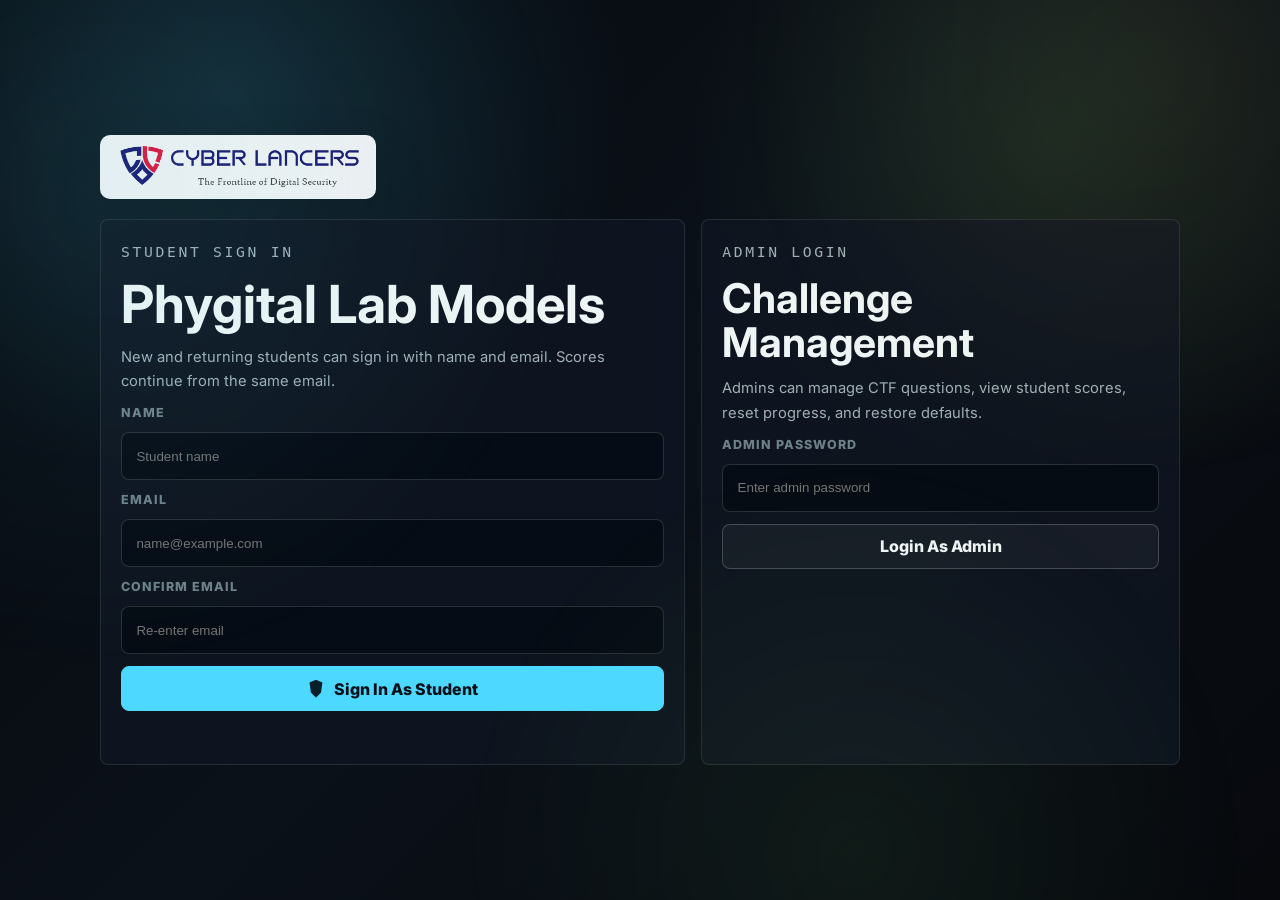
==== commit f67ad4f0: "Update learning section images, typography, and UI titles" ====
--- a/index.html
+++ b/index.html
@@ -40,7 +40,7 @@
       <div class="hero">
         <div class="hero-inner">
           <p class="hero-kicker">Cyber Lancers - Smart Infrastructure Demonstration Platform</p>
-          <h1>Phygital Lab</h1>
+          <h1>Phygital Lab Experience</h1>
           <p>
             A training and documentation portal for physical-digital infrastructure models,
             cyber-physical simulations, monitoring workflows, and lab operations.
@@ -92,7 +92,7 @@
     <section class="page" id="page-domains">
       <div class="page-head">
         <p class="section-kicker">Choose A Model</p>
-        <h2>Phygital Infrastructure Domains</h2>
+        <h2>Phygital Lab Infrastructure Experience</h2>
         <p>Each model area includes project overview, cybersecurity scope, and a photo/demo placeholder.</p>
       </div>
       <div class="filter-bar" id="filter-bar" aria-label="Domain filters">
@@ -167,7 +167,7 @@
     <section class="page" id="page-security">
       <div class="page-head">
         <p class="section-kicker">Cybersecurity Insights</p>
-        <h2>Start Here Before The CTF.</h2>
+        <h2>Learning Components Before - Capture The Flag</h2>
         <p>Use this page as a beginner guide for the tools, devices, and industrial protocols used inside the Phygital Lab hackathon rooms.</p>
       </div>
 
@@ -177,12 +177,12 @@
           <h3>From model to attack surface</h3>
           <p>Students first learn what the physical device is, then identify its protocol, inspect traffic, test safe lab commands, and finally document how to defend it.</p>
         </div>
-        <img src="/static/images/datacenter.jpeg" alt="Data center phygital lab model">
+        <img src="/static/images/learning-attack-surface.jpg" alt="Cyber-physical attack surface diagram">
       </div>
 
       <div class="security-grid">
         <article class="security-card">
-          <img src="/static/images/industry.jpeg" alt="Industrial monitoring model">
+          <img src="/static/images/plc-device.jpg" alt="Programmable Logic Controller (PLC)">
           <div>
             <span>Core Devices</span>
             <h3>PLC</h3>
@@ -190,7 +190,7 @@
           </div>
         </article>
         <article class="security-card">
-          <img src="/static/images/lift-house-model.jpeg" alt="Lift house sensor model">
+          <img src="/static/images/raspberry-pi.jpg" alt="Raspberry Pi single-board computer">
           <div>
             <span>Core Devices</span>
             <h3>Raspberry Pi</h3>
@@ -198,7 +198,7 @@
           </div>
         </article>
         <article class="security-card">
-          <img src="/static/images/water.jpg" alt="Water treatment model">
+          <img src="/static/images/modbus-protocol.jpg" alt="Modbus protocol communication architecture">
           <div>
             <span>Industrial Protocol</span>
             <h3>Modbus</h3>
@@ -206,7 +206,7 @@
           </div>
         </article>
         <article class="security-card">
-          <img src="/static/images/Airport.jpg" alt="Airport model">
+          <img src="/static/images/opc-ua-protocol.jpg" alt="OPC UA unified architecture dashboard">
           <div>
             <span>Industrial Protocol</span>
             <h3>OPC UA</h3>
@@ -214,7 +214,7 @@
           </div>
         </article>
         <article class="security-card">
-          <img src="/static/images/IMG_0888.jpeg" alt="Building and sensor model">
+          <img src="/static/images/mqtt-protocol.jpg" alt="MQTT IoT pub/sub protocol architecture">
           <div>
             <span>IoT Protocol</span>
             <h3>MQTT</h3>
@@ -222,7 +222,7 @@
           </div>
         </article>
         <article class="security-card">
-          <img src="/static/images/power plant.jpeg" alt="Power grid model">
+          <img src="/static/images/scada-nodered.jpg" alt="SCADA and Node-RED monitoring dashboard">
           <div>
             <span>Monitoring</span>
             <h3>SCADA And Node-RED</h3>
--- a/static/css/main.css
+++ b/static/css/main.css
@@ -191,9 +191,9 @@
 
 .hero-inner h1 {
   font-family: "Inter", system-ui, sans-serif;
-  font-size: clamp(4rem, 10vw, 8.5rem);
-  line-height: 0.86;
-  letter-spacing: -0.05em;
+  font-size: clamp(3.4rem, 7.2vw, 6.4rem);
+  line-height: 0.95;
+  letter-spacing: 0;
   margin: 0.35rem 0 1.25rem;
 }
 .hero-kicker { animation: fadeRise 0.7s 0.1s ease both; }
@@ -1111,13 +1111,14 @@
 .login-card h1,
 .login-card h2 {
   margin: 0;
-  line-height: 1;
+  line-height: 1.08;
 }
 .login-card h1 {
-  font-size: clamp(2.35rem, 6vw, 4.6rem);
+  font-size: clamp(2.1rem, 4.1vw, 3.4rem);
+  max-width: 560px;
 }
 .login-card h2 {
-  font-size: clamp(1.85rem, 4vw, 3rem);
+  font-size: clamp(1.75rem, 3.2vw, 2.65rem);
 }
 .login-card p {
   max-width: 620px;
@@ -1689,7 +1690,7 @@
   .nav-logo-img { width: 210px; max-width: 58vw; height: 42px; }
   .overview-grid, .domain-grid, .feature-grid, .cyber-scope-grid, .security-grid, .tool-strip { grid-template-columns: 1fr; }
   .hero { padding-top: 2rem; }
-  .hero-inner h1 { font-size: clamp(3.2rem, 18vw, 5rem); }
+  .hero-inner h1 { font-size: clamp(2.8rem, 13vw, 4.2rem); }
   .detail-banner { min-height: 280px; }
   .domain-visual { right: -120px; bottom: 8vh; width: 520px; height: 320px; opacity: 0.16; }
   .cyber-card span { font-size: clamp(1.5rem, 12vw, 2.45rem); }
